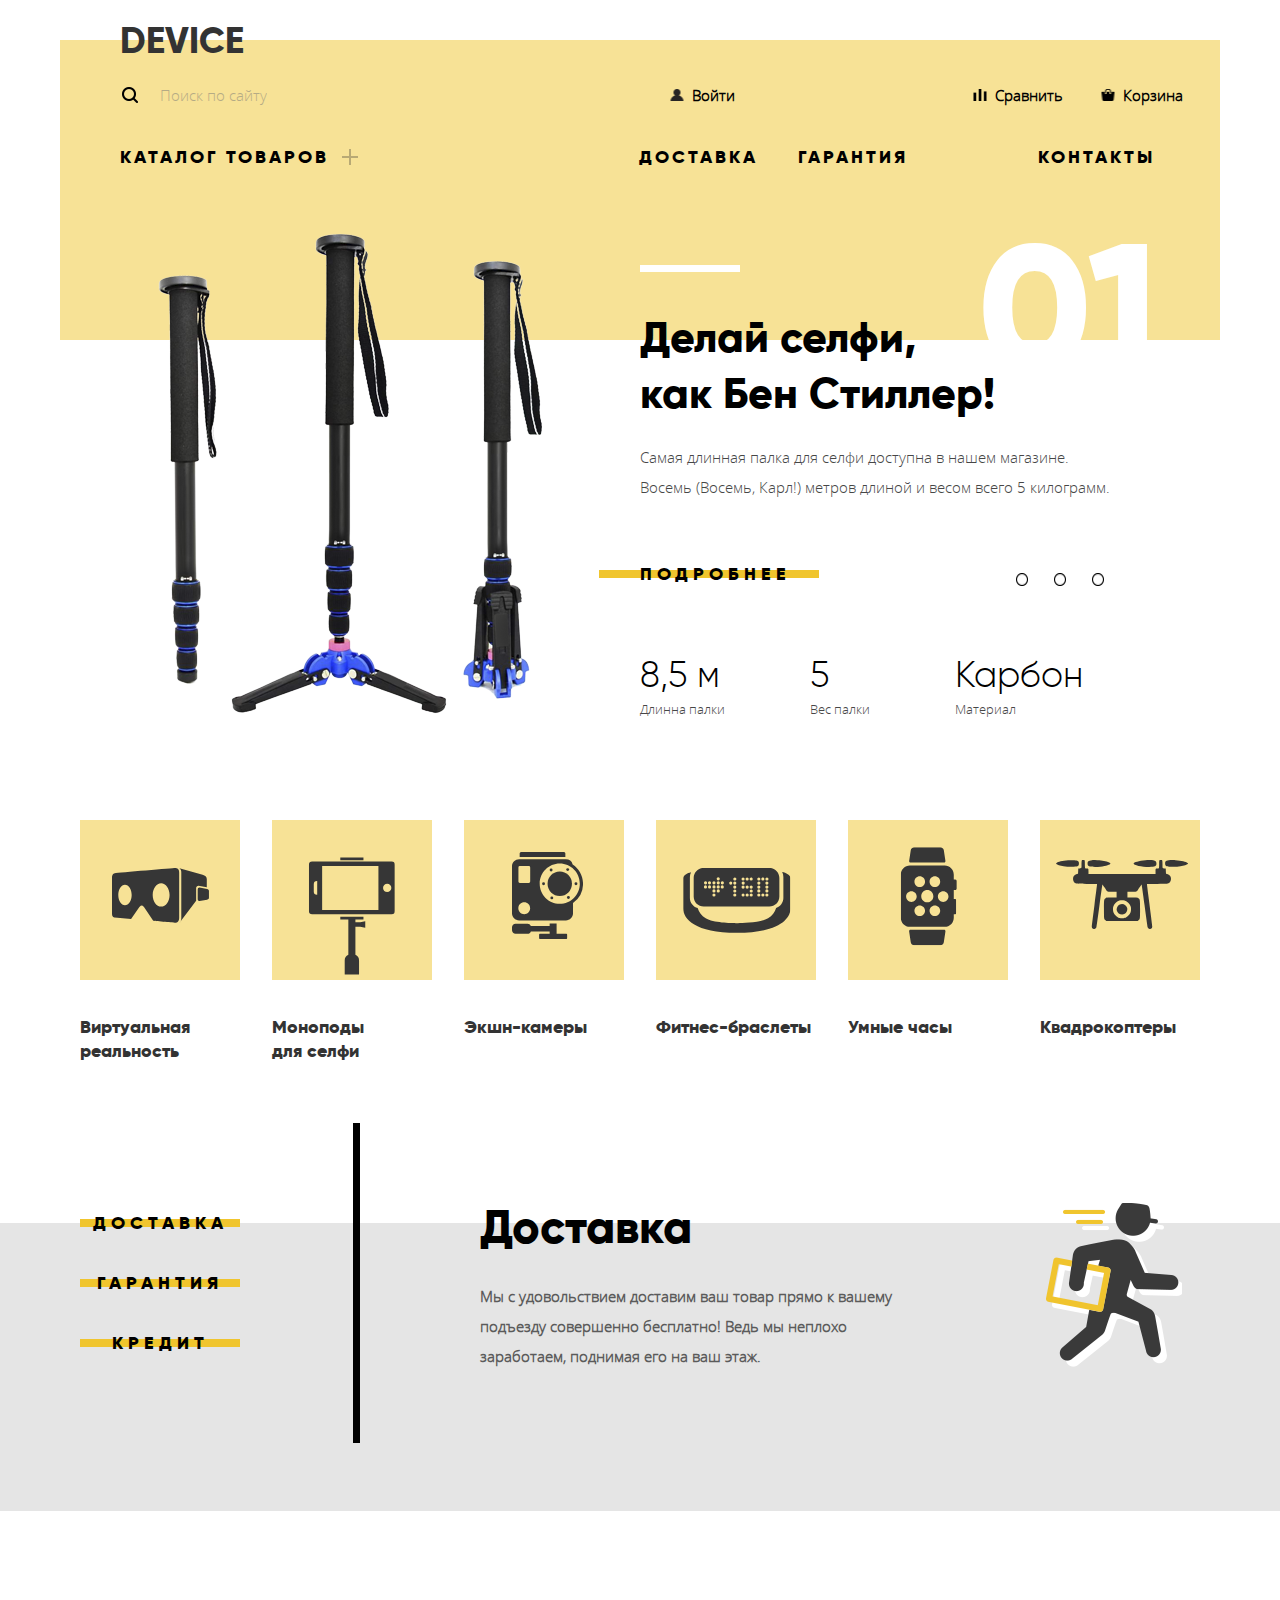
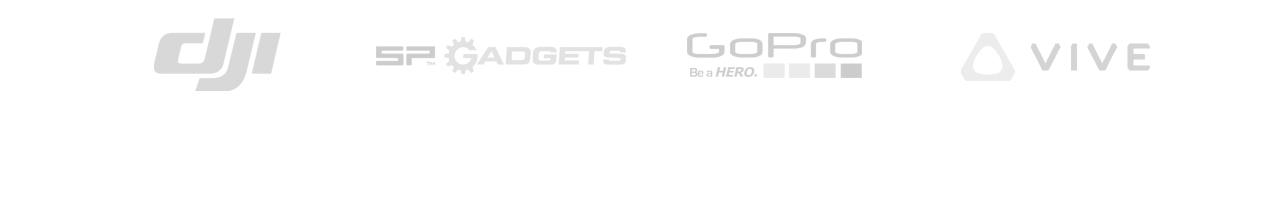
==== index.html @ 96b8fb77 "beginning of history" ====
<!DOCTYPE html>
<html lang="ru">
<head>
    <meta charset="UTF-8">
    <meta name="viewport" content="width=device-width, initial-scale=1.0">
    <meta http-equiv="X-UA-Compatible" content="ie=edge">
    <title>Device</title>
    <link rel="stylesheet" href="assets/css/normolize.css">
    <link rel="stylesheet" href="assets/css/style.css">
    <link rel="stylesheet" href="assets/fonts/font.css">
    
</head>
<body>
     <!-- Sprite -->
<svg style="display: none;">
    <symbol id="popular-goods1" viewBox="0 0 97 55" width="97px" height="55px">
        <g> 
            <path d="M84.131 32.639V20.003c0-1.309 1.045-2.37 2.335-2.37l8.326 
            1.581V11.02c0-2.355-1.708-3.431-4.202-4.265L67.403.175c1.616 1.391 
            1.889 2.04 1.889 4.396V49.78c0 2.356-.45 4.066-1.967 5.21l23.265-7.
            065c2.401-.833 4.202-4.216 4.202-6.572V33.44l-8.326 1.567c-1.29.002-
            2.335-1.06-2.335-2.368z"/>
            <path d="M95.129 20.979l-7.598-1.444c-1.008 0-1.824.829-1.824 
            1.851v9.868c0 1.023.816 1.852 1.824 1.852l7.598-1.431c1.154-.419 
            1.824-.829 1.824-1.852V22.83c0-1.022-.766-1.507-1.824-1.851zM67.17 
            4.483c0-5.08-4.232-4.459-4.232-4.459S5.832 4.738 2.838 5.145.001 
            9.532.001 9.532L0 45.812c0 3.743 2.599 3.753 2.599 3.753l16.477 
            1.403L27.212 39.3s1.109-1.828 2.505-1.828c1.397 0 2.432 1.861 
            2.432 1.861l9.061 13.521s18.895 1.909 22.521 1.909c3.626-.001 
            3.439-5.024 3.439-5.024V4.483zM12.982 37.192c-3.698 
            0-6.696-4.601-6.696-10.275s2.998-10.275 6.696-10.275c3.698
             0 6.696 4.601 6.696 10.275s-2.998 10.275-6.696 10.275zm36.158 
             1.426c-4.662 0-8.441-5.239-8.441-11.701 0-6.463 3.78-11.702 
             8.441-11.702 4.662 0 8.442 5.239 8.442 11.702 0 6.462-3.78 
             11.701-8.442 11.701z"/>
        </g>
    </symbol>

    <symbol id="popular-goods2" viewBox="0 0 86 117" width="86px" height="117x">
        <g>
            <path d="M82.821 4.011H3.33A3.188 3.188 0 0 0 
            .142 7.199v46.413a3.187 3.187 0 0 0 3.188 
            3.189h79.492a3.188 3.188 0 0 0 3.189-3.189V7.199a3.189 
            3.189 0 0 0-3.19-3.188zM8.392 37.236h-.226a3.19 3.19 
            0 0 1-3.189-3.189v-7.283a3.188 3.188 0 0 1 
            3.189-3.188h.226v13.66zm61.231 
            15.172H13.341V8.402h56.282v44.006zM78.4 34.552c-2.289 
            0-4.146-1.855-4.146-4.147s1.856-4.147 4.146-4.147a4.146
                4.146 0 1 1 0 8.294zM31.497 0h23.157v2.758H31.497zM46.608 
                64.861v-2.973h8.046V59.13H31.498v2.758h8.045v35.246a6.068 
                6.068 0 0 0-3.635 5.559V117h14.335v-14.307a6.062 6.062 0 0 
                0-3.636-5.557v-27.99h4.796l5.051 1.213v-6.711l-5.051 
                1.213h-4.795z"/>
        </g>
    </symbol>

    <symbol id="popular-goods3" viewBox="0 0 71 87" width="71px" height="87px">
            <g><path d="M53.349 1.49c0-.736-.578-1.49-1.311-1.49H9.053C8.32 0 7.672.754 7.672 1.49v3.522h45.676V1.49zM54.202 81.809h-9.597V71.426h-6.958v2.507H18.774c-.537-1.254-1.757-2.148-3.181-2.148H3.559C1.642 71.784 0 73.387 0 75.311v3.018c0 1.924 1.642 3.48 3.559 3.48h12.035c1.511 0 2.792-.896 3.269-2.326h18.785v2.326H28.13c-.533 0-1.01.437-1.01.972v3.172c0 .535.478 1.048 1.01 1.048h26.072c.533 0 .93-.513.93-1.048V82.78c0-.535-.397-.971-.93-.971zM60.666 12.39a7.037 7.037 0 0 0-6.771-5.05H7.148C3.25 7.34 0 10.449 0 14.361v46.9c0 3.912 3.25 7.121 7.148 7.121h46.747c3.898 0 7.126-3.209 7.126-7.121V50.915a23.228 23.228 0 0 0 10.001-19.164c-.001-8.079-4.132-15.181-10.356-19.361zM12.238 62.151c-3.259 0-5.901-2.65-5.901-5.921 0-3.27 2.642-5.922 5.901-5.922s5.902 2.652 5.902 5.922c0 3.271-2.643 5.921-5.902 5.921zm5.961-32.605a1.42 1.42 0 0 1-1.418 1.422h-8.94a1.42 1.42 0 0 1-1.418-1.422v-14.16a1.42 1.42 0 0 1 1.418-1.423h8.939a1.42 1.42 0 0 1 1.418 1.423v14.16zm29.563 22.312c-11.076 0-20.057-9.01-20.057-20.123s8.98-20.124 20.057-20.124c11.077 0 20.058 9.01 20.058 20.124s-8.981 20.123-20.058 20.123z"/><ellipse cx="47.762" cy="31.735" rx="12.188" ry="12.229"/><circle cx="31.562" cy="31.736" r="1.435"/><circle cx="63.963" cy="31.736" r="1.435"/><circle cx="39.109" cy="17.994" r="1.435"/><ellipse cx="56.415" cy="45.476" rx="1.43" ry="1.436"/><circle cx="55.697" cy="17.565" r="1.435"/><circle cx="39.828" cy="45.906" r="1.435"/></g>
    </symbol>

    <symbol id="popular-goods4" viewBox="0 0 107 65" width="107px" height="65px">
        <g><path d="M98.967 4.074c.752 1.441 1.209 3.08 1.209 4.818v21.102c0 4.616-3.092 8.527-7.246 9.9-1.325 3.987-3.778 7.854-8.051 10.432-8.676 5.231-31.124 4.837-31.198 4.837-.078 0-22.513.395-31.189-4.837-4.216-2.545-6.708-6.347-8.042-10.279-4.418-1.209-7.756-5.251-7.756-10.053V8.893c0-1.688.427-3.282 1.139-4.693C4.17 5.109 0 6.918 0 10.434v29.983C0 50.668 11.839 64.85 53.657 64.85c41.82 0 53.657-14.182 53.657-24.433V10.434c-.001-3.684-4.576-5.494-8.347-6.36z"/><path d="M20.561 38.459h65.523c5.564 0 10.074-4.513 10.074-10.077V9.935c0-5.563-4.51-10.075-10.074-10.075H20.561c-5.564 0-10.075 4.511-10.075 10.075v18.447c0 5.564 4.511 10.077 10.075 10.077zM83.695 9.468a1.57 1.57 0 1 1 0 3.139 1.57 1.57 0 0 1 0-3.139zm0 4.039a1.569 1.569 0 1 1 0 3.138 1.569 1.569 0 0 1 0-3.138zm0 4.039a1.568 1.568 0 1 1 .001 3.137 1.568 1.568 0 0 1-.001-3.137zm0 3.827a1.57 1.57 0 1 1-.001 3.14 1.57 1.57 0 0 1 .001-3.14zm0 4.039a1.568 1.568 0 1 1 .001 3.137 1.568 1.568 0 0 1-.001-3.137zM79.656 9.468c.867 0 1.568.703 1.568 1.57a1.568 1.568 0 1 1-3.136 0c0-.868.703-1.57 1.568-1.57zm0 15.944a1.568 1.568 0 1 1 0 3.135 1.568 1.568 0 0 1 0-3.135zM75.619 9.468a1.57 1.57 0 1 1-.003 3.14 1.57 1.57 0 0 1 .003-3.14zm0 4.039a1.57 1.57 0 1 1-.003 3.139 1.57 1.57 0 0 1 .003-3.139zm0 4.039a1.569 1.569 0 1 1-.002 3.138 1.569 1.569 0 0 1 .002-3.138zm0 3.827a1.568 1.568 0 1 1 0 3.138 1.568 1.568 0 0 1 0-3.138zm0 4.039a1.569 1.569 0 1 1-.002 3.138 1.569 1.569 0 0 1 .002-3.138zM67.965 9.468c.867 0 1.568.703 1.568 1.57a1.568 1.568 0 1 1-3.136 0 1.568 1.568 0 0 1 1.568-1.57zm0 8.078a1.568 1.568 0 1 1-1.568 1.569 1.568 1.568 0 0 1 1.568-1.569zm0 3.881a1.569 1.569 0 1 1-.002 3.136 1.569 1.569 0 0 1 .002-3.136zm0 3.985a1.568 1.568 0 1 1 0 3.135 1.568 1.568 0 0 1 0-3.135zM63.926 9.468a1.57 1.57 0 1 1 0 3.14 1.57 1.57 0 0 1 0-3.14zm0 8.078a1.57 1.57 0 1 1 .001 3.139 1.57 1.57 0 0 1-.001-3.139zm0 7.866a1.57 1.57 0 1 1 .001 3.139 1.57 1.57 0 0 1-.001-3.139zM59.888 9.468a1.57 1.57 0 0 1 0 3.139 1.568 1.568 0 0 1-1.568-1.569 1.567 1.567 0 0 1 1.568-1.57zm0 4.039a1.57 1.57 0 1 1-.001 3.135 1.57 1.57 0 0 1 .001-3.135zm0 4.039a1.57 1.57 0 1 1-.001 3.14 1.57 1.57 0 0 1 .001-3.14zm0 7.866a1.57 1.57 0 0 1 0 3.137 1.569 1.569 0 0 1 0-3.137zm-8.29-15.944a1.57 1.57 0 1 1 0 3.139 1.57 1.57 0 0 1 0-3.139zm0 4.039a1.569 1.569 0 1 1 0 3.138 1.569 1.569 0 0 1 0-3.138zm0 4.039a1.568 1.568 0 1 1 .001 3.137 1.568 1.568 0 0 1-.001-3.137zm0 3.881a1.568 1.568 0 1 1 0 3.137 1.569 1.569 0 0 1 0-3.137zm0 3.985a1.568 1.568 0 1 1 .001 3.137 1.568 1.568 0 0 1-.001-3.137zm-4.039-11.905a1.568 1.568 0 1 1 0 3.136 1.568 1.568 0 0 1 0-3.136zm-8.502-.212a1.57 1.57 0 1 1-.001 3.135 1.57 1.57 0 0 1 .001-3.135zm0 4.038a1.57 1.57 0 1 1-.003 3.141 1.57 1.57 0 0 1 .003-3.141zm-4.039-8.078a1.57 1.57 0 1 1-.003 3.14 1.57 1.57 0 0 1 .003-3.14zm0 4.04a1.57 1.57 0 1 1-.003 3.139 1.57 1.57 0 0 1 .003-3.139zm0 4.038a1.57 1.57 0 1 1-.003 3.14 1.57 1.57 0 0 1 .003-3.14zm0 4.04a1.569 1.569 0 1 1-.001 3.137 1.569 1.569 0 0 1 .001-3.137zm-4.254-8.078a1.569 1.569 0 1 1 0 3.138 1.569 1.569 0 0 1 0-3.138zm0 4.038a1.57 1.57 0 1 1 0 3.139 1.57 1.57 0 0 1 0-3.139zm0 4.04a1.57 1.57 0 1 1-.001 3.14 1.57 1.57 0 0 1 .001-3.14zm0 4.039a1.568 1.568 0 1 1 .001 3.137 1.568 1.568 0 0 1-.001-3.137zM26.3 9.255a1.57 1.57 0 1 1 0 0zm0 4.04a1.57 1.57 0 0 1 1.571 1.568 1.57 1.57 0 0 1-3.14 0 1.57 1.57 0 0 1 1.569-1.568zm0 4.038a1.571 1.571 0 1 1 0 3.14 1.571 1.571 0 0 1 0-3.14zm0 4.04a1.57 1.57 0 1 1 0 0zm-4.037-8.078a1.57 1.57 0 1 1-.001 3.135 1.57 1.57 0 0 1 .001-3.135zm0 4.038a1.57 1.57 0 0 1 0 3.14 1.57 1.57 0 0 1 0-3.14z"/></g>
    </symbol>

    <symbol id="popular-goods5" viewBox="0 0 56 98" width="56px" height="98px">
            <g><path d="M54.494 32.197h-1.515v-4.64c0-5.052-4.087-9.186-9.082-9.186H9.082C4.086 18.372 0 22.505 0 27.557v42.868c0 5.052 4.087 9.185 9.083 9.185h34.815c4.995 0 9.082-4.133 9.082-9.185V67.01h1.515a.764.764 0 0 0 .757-.764V52.467a.765.765 0 0 0-.757-.766H52.98v-8.788h1.515c.832 0 1.514-.688 1.514-1.531v-7.654a1.529 1.529 0 0 0-1.515-1.531zm-20.412-3.109c2.926 0 5.299 2.398 5.299 5.358s-2.373 5.358-5.299 5.358-5.298-2.398-5.298-5.358 2.372-5.358 5.298-5.358zm-15.137 0c2.925 0 5.298 2.398 5.298 5.358s-2.373 5.358-5.298 5.358c-2.926 0-5.298-2.398-5.298-5.358s2.372-5.358 5.298-5.358zM5.297 49.397c0-2.959 2.371-5.358 5.298-5.358 2.926 0 5.298 2.399 5.298 5.358 0 2.959-2.373 5.358-5.298 5.358-2.927.001-5.298-2.399-5.298-5.358zm13.648 19.497c-2.926 0-5.298-2.398-5.298-5.358s2.372-5.358 5.298-5.358c2.925 0 5.298 2.398 5.298 5.358s-2.373 5.358-5.298 5.358zm1.49-19.903c0-3.382 2.711-6.124 6.055-6.124s6.055 2.742 6.055 6.124-2.711 6.124-6.055 6.124c-3.344-.001-6.055-2.742-6.055-6.124zm13.647 19.903c-2.926 0-5.298-2.398-5.298-5.358s2.372-5.358 5.298-5.358 5.299 2.398 5.299 5.358-2.373 5.358-5.299 5.358zm8.302-14.138c-2.927 0-5.298-2.399-5.298-5.358 0-2.959 2.371-5.358 5.298-5.358 2.926 0 5.298 2.399 5.298 5.358 0 2.958-2.372 5.358-5.298 5.358zM9.646 15.31h33.687c.843 0 1.432-.681 1.306-1.514L43.023 3.028l-.002-.002C42.771 1.362 41.189 0 39.506 0H13.474c-1.686 0-3.268 1.362-3.517 3.028L8.342 13.795c-.125.833.461 1.515 1.304 1.515zM43.333 82.671H9.646c-.843 0-1.429.683-1.304 1.516l1.615 10.767c.25 1.666 1.832 3.028 3.516 3.028h26.032c1.684 0 3.266-1.362 3.517-3.026v-.002l1.615-10.767c.128-.833-.461-1.516-1.304-1.516z"/></g>
    </symbol>

    <symbol id="popular-goods6" viewBox="0 0 132 69" width="132px" height="69px">
        <g><path d="M12.052.258C6.507.745 1.838 1.85.575 2.93c-.722.616-.722.616-.232 1.156.644.72 3.713 1.645 7.247 2.237 3.998.668 12.51.693 13.724.051 1.211-.668 1.624-1.414 1.624-2.981 0-1.619-.62-2.416-2.218-2.853C19.274.154 14.94 0 12.052.258zM25.774.488c-.129.283-.258 2.108-.258 4.112 0 4.061.155 3.778-2.192 3.933l-1.03.077-.13 2.545-.129 2.544-1.186.283c-2.58.668-4 2.595-3.792 5.294.128 1.927 1.03 3.341 2.579 4.087 1.109.513 1.47.538 11.246.538 5.545 0 10.137.079 10.188.18.051.13-1.11 9.408-2.58 20.64-1.444 11.23-2.682 20.997-2.708 21.666-.051 1.617.826 2.62 2.348 2.62 1.237 0 2.012-.64 2.321-1.9.13-.514 1.496-10.334 3.018-21.822 1.522-11.463 2.863-20.869 2.94-20.869.104 0 1.084 1.413 2.193 3.136 2.94 4.626 2.399 4.317 7.635 4.317h4.359v5.63l-5.133.077c-4.72.077-5.21.127-5.881.615-1.573 1.157-1.625 1.415-1.625 10.977 0 9.534.026 9.792 1.522 11.05l.851.695H81.695l.851-.696c1.496-1.257 1.52-1.515 1.52-11.05 0-9.56-.05-9.819-1.622-10.976-.671-.488-1.161-.538-5.882-.615l-5.132-.077v-5.63h4.36c5.234 0 4.693.309 7.633-4.317 1.11-1.723 2.09-3.136 2.194-3.136.076 0 1.418 9.406 2.94 20.869 1.522 11.488 2.889 21.308 3.018 21.821.31 1.26 1.082 1.902 2.321 1.902 1.521 0 2.4-1.004 2.347-2.621-.026-.67-1.264-10.436-2.71-21.666-1.468-11.232-2.63-20.51-2.577-20.64.05-.101 4.641-.18 10.19-.18 9.774 0 10.135-.025 11.243-.538 1.548-.746 2.45-2.16 2.58-4.087.206-2.699-1.212-4.626-3.792-5.294l-1.187-.283-.127-2.544-.13-2.545-1.031-.077c-2.347-.155-2.194.128-2.194-3.933 0-2.004-.128-3.829-.257-4.112-.206-.36-.543-.488-1.367-.488-.619 0-1.238.128-1.42.309-.206.205-.31 1.465-.31 3.932 0 2.467-.102 3.727-.309 3.932-.18.18-.901.308-1.65.308-1.625 0-1.65.052-1.65 3.11v2.287H32.48v-2.287c0-3.058-.024-3.11-1.65-3.11-.748 0-1.47-.129-1.65-.308-.207-.205-.31-1.465-.31-3.932 0-2.467-.103-3.727-.31-3.932-.18-.18-.8-.309-1.418-.309-.825 0-1.16.128-1.368.488zm42.843 40.12c2.889.899 5.392 3.393 6.166 6.168.439 1.543.31 4.216-.284 5.784-.696 1.875-2.685 4.01-4.565 4.935-1.29.642-1.754.719-3.921.719s-2.631-.077-3.92-.719c-1.885-.926-3.87-3.06-4.567-4.935-.592-1.568-.722-4.24-.283-5.784.748-2.723 3.25-5.27 6.061-6.168 2.012-.642 3.3-.642 5.313 0z"/><path d="M63.794 44.438c-2.037.925-3.507 3.649-3.069 5.73.774 3.677 4.823 5.553 7.996 3.702 1.985-1.158 2.99-3.547 2.45-5.783-.568-2.39-2.734-4.138-5.158-4.138-.646 0-1.626.232-2.22.489zM36.092.154c-3.92.668-4.513 1.131-4.513 3.444 0 1.825.463 2.416 2.268 2.956 1.55.462 7.172.514 10.5.128 6.86-.822 11.321-2.544 9.698-3.752-1.265-.9-4.902-1.876-9.054-2.39-2.475-.308-7.996-.54-8.9-.386zM89.484.258C83.165.848 77.62 2.339 77.62 3.444c0 1.722 7.84 3.47 15.63 3.495 5.804 0 7.196-.642 7.196-3.34 0-1.825-.619-2.622-2.373-3.085C96.423.103 92.398 0 89.484.258zM112.776.283c-1.78.231-3.018.77-3.43 1.491-.387.77-.31 2.904.154 3.572.928 1.31 1.652 1.465 7.068 1.465 3.661 0 5.802-.129 7.867-.488 3.534-.592 6.603-1.517 7.248-2.237.49-.54.49-.54-.233-1.156-1.34-1.13-5.958-2.185-11.916-2.672-3.481-.283-4.488-.283-6.758.025z"/></g>

    </symbol>

</svg>

<header class="main-header container">
    <h1 class="header-logo">DEVICE</h1>
    <nav class="header-navigation">
        <div class="flex-row">
            <form action="#" class="header-search" method="POST">
                <label for="search" class="visually-hidden">Поиск по сайту</label>
                <input class="site-search" type="search" name="search" id="search" placeholder="Поиск по сайту">
                <label for="find" class="visually-hidden">Найти</label>
                <input type="submit" name="find" class="search-button visually-hidden" id="find" value="Найти">
            </form>
            <ul class="user-navigation">
                <li class="user-navigation__item">
                    <a href="#" class="user-navigation__link link-user">Войти</a>
                </li>
                <li class="user-navigation__item">
                    <a href="#" class="user-navigation__link link-compare">Сравнить</a>
                </li>
                <li class="user-navigation__item">
                    <a href="#" class="user-navigation__link link-basket">Корзина</a>
                </li>
            </ul>
        </div>
        
        <ul class="main-navigation">
            <li class="main-navigation__item">
                <button id="btn-catalog" class="main-navigation__btn" type="button">Каталог товаров</button>
            </li>
            <li class="main-navigation__item">
                <a href="#">Доставка</a>
            </li>
            <li class="main-navigation__item">
                <a href="#">Гарантия</a>
            </li>
            <li class="main-navigation__item">
                <a href="#">Контакты</a>
            </li>
        </ul>

        <ul class="catalog-goods" id="catalog">
            <li class="catalog-container">
                <ul class="catalog-column">
                    <li>
                        <a class="catalog-link" href="#">Виртуальная реальность</a>
                    </li>
                    <li>
                        <a class="catalog-link" href="#">Моноподы для селфи</a>
                    </li>
                    <li>
                        <a class="catalog-link" href="#">Экшн-камеры</a>
                    </li>
                </ul>
                <ul class="catalog-column">
                    <li>
                        <a class="catalog-link" href="#">Фитнес-браслеты</a>
                    </li>
                    <li>
                        <a class="catalog-link" href="#">Умные часы</a>
                    </li>
                </ul>
                <ul class="catalog-column">
                    <li>
                        <a class="catalog-link" href="#">Квадракоптеры</a>
                    </li> 
                </ul>
            </li>
        </ul>
    </nav>
</header>

<div class="container relative">
    <section class="slider">
        <h2 class="visually-hidden">Популярные товары</h2>
        <div class="slider-item">
            <div class="flex-container">
                <div class="slider-flex__element">
                    <img src="assets/image/slider-1.png" alt="Монопод" class="slider-img">
                </div>
                <div class="slider-flex__element">
                    <b class="slider-title">Делай селфи, <br>
                    как Бен Стиллер!
                    </b>
                    <p>Самая длинная палка для селфи доступна в нашем магазине. <br>
                        Восемь (Восемь, Карл!) метров длиной и весом всего 5 килограмм.
                    </p>

                    <a href="#" class="btn btn-slider">Подробнее</a>
                    <button type="button" class="slider-radio">Первый слайд</button>
                    <button type="button" class="slider-radio">Второй слайд</button>
                    <button type="button" class="slider-radio">Третий слайд</button>

                    <ul class="slider-feature">
                        <li>
                            8,5 м
                            <p class="feature-name">Длинна палки</p>
                        </li>
                        <li>
                            5 
                            <p class="feature-name">Вес палки</p>
                        </li>
                        <li>
                            Карбон
                            <p class="feature-name">Материал</p>
                        </li>
                    </ul>
                </div>
            </div>
        </div>   
    </section>
</div>


<section class="popular container">
    <h2 class="visually-hidden">Популярные товары</h2>
    <ul class="popular-list">
        <li class="popular-list__item">
            <a href="#">
                <div class="popular-good">
                    <svg class="popular-img">
                        <use x="20%" y="30%" xlink:href="#popular-goods1"></use>
                    </svg>
                </div>
                <h3 class="popular-title">Виртуальная реальность</h3>
            </a>
        </li>
        <li class="popular-list__item">
            <a href="#">
                <div class="popular-good">
                    <svg class="popular-img">
                        <use x="23%" y="10%" xlink:href="#popular-goods2"></use>
                    </svg>
                </div>
                <h3 class="popular-title">Моноподы <br> для селфи</h3>
            </a>
        </li>
        <li class="popular-list__item">
            <a href="#">
                <div class="popular-good">
                    <svg class="popular-img" >
                        <use x="30%" y="20%" xlink:href="#popular-goods3"></use>
                    </svg>
                </div>
                <h3 class="popular-title">Экшн-камеры</h3>
            </a>
        </li>
        <li class="popular-list__item">
            <a href="#">
                <div class="popular-good">
                    <svg class="popular-img">
                        <use x="17%" y="30%" xlink:href="#popular-goods4"></use>
                    </svg>
                </div>
                <h3 class="popular-title">Фитнес-браслеты</h3>
            </a>
        </li>
        <li class="popular-list__item">
            <a href="#">
                <div class="popular-good">
                    <svg class="popular-img">
                        <use x="33%" y="17%" xlink:href="#popular-goods5"></use>
                    </svg>
                </div>
                <h3 class="popular-title">Умные часы</h3>
            </a>
        </li>
        <li class="popular-list__item">
            <a href="#">
                <div class="popular-good">
                    <svg class="popular-img">
                        <use x="10%" y="25%" xlink:href="#popular-goods6"></use>
                    </svg>
                </div>
                <h3 class="popular-title">Квадрокоптеры</h3>
            </a>
        </li>
    </ul>
</section>

<div class="fitures-background">
    <section class="fitures container">
        <ul class="fitures-list">
            <li class="fiures-item">
                <button type="button" class="btn btn-fitures">Доставка</button>
            </li>
            <li class="fiures-item">
                <button type="button" class="btn btn-fitures">Гарантия</button>
            </li>
            <li class="fiures-item">
                <button type="button" class="btn btn-fitures">Кредит</button>
            </li>
        </ul>

        <section class="fitures-info">
            <div class="fitures-text">
                <h2 class="fitures-title">Доставка</h2>
                <p> Мы с удовольствием доставим ваш товар прямо
                к вашему подъезду совершенно бесплатно! Ведь 
                мы неплохо заработаем, поднимая его на ваш этаж.
                </p>  
            </div>
            <div class="fitures-img">
                <img src="assets/image/delivery.png" alt="Доставка">
            </div>
                
        </section>
    </section>
</div>

<section class="container partners">
    <h2 class="visually-hidden">Наши партнеры</h2>
    <ul class="partners-list">
        <li class="partners-item">
            <a href="https://www.dji.com/" target="_blank">
                <img  src="assets/image/logo-1.png" alt="DJI" class="partners-img partners-dji">
            </a>
        </li>
        <li class="partners-item">
            <a href="http://www.sp-gadgets.com/" target="_blank">
                <img src="assets/image/logo-2.png" alt="SP Gadgets" class="partners-img partners-spgadgets">
            </a>
        </li>
        <li class="partners-item">
            <a href="https://gopro.com/en/us/" target="_blank">
                <img src="assets/image/logo-3.png" alt="GoPro" class="partners-img partners-gopro">
            </a>
        </li>
        <li class="partners-item">
            <a href="https://www.vive.com/ru/" target="_blank">
                <img src="assets/image/logo-4.png" alt="Vive" class="partners-img partners-vive">
            </a>
        </li>
    </ul>
</section>


    <script
    src="https://code.jquery.com/jquery-3.4.1.js"
    integrity="sha256-WpOohJOqMqqyKL9FccASB9O0KwACQJpFTUBLTYOVvVU="
    crossorigin="anonymous"></script>
<script src="assets/js/script.js"></script>   
</body>
</html>
---- assets/css/normolize.css ----
/*! normalize.css v8.0.1 | MIT License | github.com/necolas/normalize.css */

/* Document
   ========================================================================== */

/**
 * 1. Correct the line height in all browsers.
 * 2. Prevent adjustments of font size after orientation changes in iOS.
 */

 html {
    line-height: 1.15; /* 1 */
    -webkit-text-size-adjust: 100%; /* 2 */
  }
  
  /* Sections
     ========================================================================== */
  
  /**
   * Remove the margin in all browsers.
   */
  
  body {
    margin: 0;
  }
  
  /**
   * Render the `main` element consistently in IE.
   */
  
  main {
    display: block;
  }
  
  /**
   * Correct the font size and margin on `h1` elements within `section` and
   * `article` contexts in Chrome, Firefox, and Safari.
   */
  
  h1 {
    font-size: 2em;
    margin: 0.67em 0;
  }
  
  /* Grouping content
     ========================================================================== */
  
  /**
   * 1. Add the correct box sizing in Firefox.
   * 2. Show the overflow in Edge and IE.
   */
  
  hr {
    box-sizing: content-box; /* 1 */
    height: 0; /* 1 */
    overflow: visible; /* 2 */
  }
  
  /**
   * 1. Correct the inheritance and scaling of font size in all browsers.
   * 2. Correct the odd `em` font sizing in all browsers.
   */
  
  pre {
    font-family: monospace, monospace; /* 1 */
    font-size: 1em; /* 2 */
  }
  
  /* Text-level semantics
     ========================================================================== */
  
  /**
   * Remove the gray background on active links in IE 10.
   */
  
  a {
    background-color: transparent;
  }
  
  /**
   * 1. Remove the bottom border in Chrome 57-
   * 2. Add the correct text decoration in Chrome, Edge, IE, Opera, and Safari.
   */
  
  abbr[title] {
    border-bottom: none; /* 1 */
    text-decoration: underline; /* 2 */
    text-decoration: underline dotted; /* 2 */
  }
  
  /**
   * Add the correct font weight in Chrome, Edge, and Safari.
   */
  
  b,
  strong {
    font-weight: bolder;
  }
  
  /**
   * 1. Correct the inheritance and scaling of font size in all browsers.
   * 2. Correct the odd `em` font sizing in all browsers.
   */
  
  code,
  kbd,
  samp {
    font-family: monospace, monospace; /* 1 */
    font-size: 1em; /* 2 */
  }
  
  /**
   * Add the correct font size in all browsers.
   */
  
  small {
    font-size: 80%;
  }
  
  /**
   * Prevent `sub` and `sup` elements from affecting the line height in
   * all browsers.
   */
  
  sub,
  sup {
    font-size: 75%;
    line-height: 0;
    position: relative;
    vertical-align: baseline;
  }
  
  sub {
    bottom: -0.25em;
  }
  
  sup {
    top: -0.5em;
  }
  
  /* Embedded content
     ========================================================================== */
  
  /**
   * Remove the border on images inside links in IE 10.
   */
  
  img {
    border-style: none;
  }
  
  /* Forms
     ========================================================================== */
  
  /**
   * 1. Change the font styles in all browsers.
   * 2. Remove the margin in Firefox and Safari.
   */
  
  button,
  input,
  optgroup,
  select,
  textarea {
    font-family: inherit; /* 1 */
    font-size: 100%; /* 1 */
    line-height: 1.15; /* 1 */
    margin: 0; /* 2 */
  }
  
  /**
   * Show the overflow in IE.
   * 1. Show the overflow in Edge.
   */
  
  button,
  input { /* 1 */
    overflow: visible;
  }
  
  /**
   * Remove the inheritance of text transform in Edge, Firefox, and IE.
   * 1. Remove the inheritance of text transform in Firefox.
   */
  
  button,
  select { /* 1 */
    text-transform: none;
  }
  
  /**
   * Correct the inability to style clickable types in iOS and Safari.
   */
  
  button,
  [type="button"],
  [type="reset"],
  [type="submit"] {
    -webkit-appearance: button;
  }
  
  /**
   * Remove the inner border and padding in Firefox.
   */
  
  button::-moz-focus-inner,
  [type="button"]::-moz-focus-inner,
  [type="reset"]::-moz-focus-inner,
  [type="submit"]::-moz-focus-inner {
    border-style: none;
    padding: 0;
  }
  
  /**
   * Restore the focus styles unset by the previous rule.
   */
  
  button:-moz-focusring,
  [type="button"]:-moz-focusring,
  [type="reset"]:-moz-focusring,
  [type="submit"]:-moz-focusring {
    outline: 1px dotted ButtonText;
  }
  
  /**
   * Correct the padding in Firefox.
   */
  
  fieldset {
    padding: 0.35em 0.75em 0.625em;
  }
  
  /**
   * 1. Correct the text wrapping in Edge and IE.
   * 2. Correct the color inheritance from `fieldset` elements in IE.
   * 3. Remove the padding so developers are not caught out when they zero out
   *    `fieldset` elements in all browsers.
   */
  
  legend {
    box-sizing: border-box; /* 1 */
    color: inherit; /* 2 */
    display: table; /* 1 */
    max-width: 100%; /* 1 */
    padding: 0; /* 3 */
    white-space: normal; /* 1 */
  }
  
  /**
   * Add the correct vertical alignment in Chrome, Firefox, and Opera.
   */
  
  progress {
    vertical-align: baseline;
  }
  
  /**
   * Remove the default vertical scrollbar in IE 10+.
   */
  
  textarea {
    overflow: auto;
  }
  
  /**
   * 1. Add the correct box sizing in IE 10.
   * 2. Remove the padding in IE 10.
   */
  
  [type="checkbox"],
  [type="radio"] {
    box-sizing: border-box; /* 1 */
    padding: 0; /* 2 */
  }
  
  /**
   * Correct the cursor style of increment and decrement buttons in Chrome.
   */
  
  [type="number"]::-webkit-inner-spin-button,
  [type="number"]::-webkit-outer-spin-button {
    height: auto;
  }
  
  /**
   * 1. Correct the odd appearance in Chrome and Safari.
   * 2. Correct the outline style in Safari.
   */
  
  [type="search"] {
    -webkit-appearance: textfield; /* 1 */
    outline-offset: -2px; /* 2 */
  }
  
  /**
   * Remove the inner padding in Chrome and Safari on macOS.
   */
  
  [type="search"]::-webkit-search-decoration {
    -webkit-appearance: none;
  }
  
  /**
   * 1. Correct the inability to style clickable types in iOS and Safari.
   * 2. Change font properties to `inherit` in Safari.
   */
  
  ::-webkit-file-upload-button {
    -webkit-appearance: button; /* 1 */
    font: inherit; /* 2 */
  }
  
  /* Interactive
     ========================================================================== */
  
  /*
   * Add the correct display in Edge, IE 10+, and Firefox.
   */
  
  details {
    display: block;
  }
  
  /*
   * Add the correct display in all browsers.
   */
  
  summary {
    display: list-item;
  }
  
  /* Misc
     ========================================================================== */
  
  /**
   * Add the correct display in IE 10+.
   */
  
  template {
    display: none;
  }
  
  /**
   * Add the correct display in IE 10.
   */
  
  [hidden] {
    display: none;
  }
---- assets/css/style.css ----
body {
    margin: 0;
    padding: 0;

    font-family: 'GilroyExtraBold', Arial, sans-serif;
    font-size: 18px;
    font-weight: 700;
    line-height: 24px;
    color: #000000;

    background-color: #ffffff; 
}

a {
    text-decoration: none;
} 

img {
    max-width: 100%;
    height: auto;
}

*,  
 *::before,
 *::after {
    box-sizing: inherit;
    margin: 0;
    padding: 0;
}

html {
    box-sizing: border-box;
}

.visually-hidden,
.visually-hidden:not(:focus):not(:active),
input[type="checkbox"].visually-hidden,
input[type="radio"].visually-hidden {
    visibility: hidden;
    position: absolute;
    width: 1px;
    height: 1px;
    margin: -1px;
    border: 0;
    padding: 0;
    clip: rect(0 0 0 0);
    overflow: hidden;
}

.container {
    margin: 0 auto;
    width: 1160px;
    padding: 0 20px;
}


/* HEADER
====================== */

.main-header {
    margin-top: 40px;
    margin-bottom: 30px;
    padding: 0 60px;
    min-height: 300px;

    background-color: #f7e296;

    color: #333333;
    font-style: 18px;
    font-weight: 700;
    line-height: 24px; 
}


.header-logo {
    font-style: 48px;
    line-height: 48px;
    color: #333333;

    position: absolute;
    top: -7px;
    left: auto;
    z-index: 1;
}

.header-navigation {
    padding-top: 40px;

    position: relative;
    
}

.flex-row {
    display: flex;
}

.header-search {
    padding-left: 40px;
    margin-right: 320px;
    margin-bottom: 35px;

    position: relative;
}

.header-search::after {
    content: " ";
    display: block;
    width: 16px;
    height: 16px;
   
    background-image: url(../image/search.png);
    background-size: 16px 16px;
    

    position: absolute;
    top: 50%;
    left: 10px;
    z-index: 1;
    transform: translate(-50%,-50%);

}

.site-search {
    background-color: transparent;
    border: none;
    outline: none;

    font-family: 'OpensansLight';
    font-size: 15px;
    line-height: 30px;
    color: #333333;
    opacity: .5;
}

.user-navigation {
    display: flex;
    
    list-style: none;

    font-family: 'OpensansLight';
    font-size: 15px;
    line-height: 30px;
    color: #333333;
}

.user-navigation__item {
    padding-left: 25px;
    margin-right: 35px;

    
}

.user-navigation__item:first-child {
    padding-right: 200px;
}

.user-navigation__item:last-child {
    margin-right: 0;
}

.user-navigation__link {
    font: inherit;
    color: #000000;

    position: relative;
}


.user-navigation__link::before {
    content: " ";
    display: block;
    width: 13px;    
    height: 12px;
   
    
    background-size: 13px 12px;
    

    position: absolute;
    top: 10px;
    left: -15px;
    z-index: 1;
    transform: translate(-50%,-50%);
}

.link-user::before {
    background-image: url(../image/user.png);
}

.link-compare::before {
    background-image: url(../image/compare.png);
}

.link-basket::before {
    background-image: url(../image/cart.png);
}

.main-navigation {
    display: flex;

    list-style: none;

    text-transform: uppercase;
    letter-spacing: 3px;
}

.main-navigation__btn {
    background-color: transparent;
    border: none;
    outline: none;
    cursor: pointer;

    text-transform: uppercase;
    letter-spacing: 3px;

    position: relative;
}

.main-navigation__btn::after {
    content: " ";
    display: block;
    width: 16px;    
    height: 2px;

    background-color: #b8a974;

    position: absolute;
    top: 10px;
    left: 230px;
    z-index: 1;
    transform: translate(-50%,-50%);

}

.main-navigation__btn::before {
    content: " ";
    display: block;
    width: 2px;    
    height: 16px;
   
    background-color: #b8a974;
   
    position: absolute;
    top: 10px;
    left: 230px;
    z-index: 1;
    transform: translate(-50%,-50%);

}

.main-navigation__item:first-child {
    margin-right: 310px;
}

.main-navigation__item:nth-child(2) {
    margin-right: 40px;
} 

.main-navigation__item:nth-child(3) {
    margin-right: 130px;
} 

.main-navigation__item a {
    color: #000000;
}

.catalog-goods {
    background-color: #f7e296;
    position: relative;
    z-index: 3;
    margin-top: 30px;
}

.catalog-container {
    min-height: 0;
  max-height: 0;
  opacity: 0;
  -webkit-transition: all .3s ease-in-out;
  transition: all .3s ease-in-out;

}

.open {
    min-height: 140px;
    opacity: 1;
   
}

.visible {
    display: block;
}

.catalog-container {
    display: flex;
    width: 100%;
   

    
}

.catalog-column{
    list-style: none;

    margin-right: 60px;
    padding-bottom: 40px;
}

.catalog-link {
    font-family: 'OpensansLight';
    font-size: 15px;
    line-height: 36px;
    color: #000000;
}


/* SLIDER
===================== */
.relative {
    position: relative;
   
}

.slider {
    position: absolute;
    left: 0;
    right: 0;
    top: -140px;

    margin-bottom: 110px;

}



.flex-container {
    display: flex;
    flex-wrap: wrap;
}

.slider-flex__element {
    width: 50%;
}

.slider-img {
    display: block;
    margin-left: auto;
    margin-right: auto;

    width: 384px;
    height: 486px;

}

.slider-title {
    font-size: 43px;
    line-height: 56px;
    
    display: block;
    margin-top: 80px;
    margin-bottom: 20px;

    position: relative;
}

.slider-title::before {
    content: " ";
    display: block;

    width: 100px;
    height: 7px;

    background-color: #ffffff;

    position: absolute;
    left: 0;
    top: -45px;
    z-index: 1;
}

.slider-title::after {
    content: "01";
    display: block;

    font-size: 180px;
    line-height: 180px;
    color: #ffffff;

    background-color: transparent;

    position: absolute;
    right: 60px;
    top: -90px;
    z-index: 1;
}


.slider-flex__element p {
    font-family: 'OpensansLight';
    font-size: 15px;
    line-height: 30px;
    color: #464646;
    font-weight: 400;

    padding-right: 80px;
    margin-bottom: 60px;
}

.btn {
 

    display: inline-block;
    
    text-align: center;
    color: #000000;
    text-transform: uppercase;
    letter-spacing: 5px;
    
    border: none;
    background-color: transparent;
    cursor: pointer;
    outline: none;

    position: relative;
}

.btn-slider {
    margin-left: 4 1px;
    margin-right: 220px;
    margin-bottom: 65px;
}

.btn-slider::after {
    content: " ";
    display: block;

    width: 220px;
    height: 8px;

    background-color: #f0c52e;

    position: absolute;
    top: 50%;
    left: -41px;
    z-index: -1;

    transform: translate(0,-50%);
    transition: height .1s linear;

}

.btn-slider:hover.btn::after{
    height: 40px;
}

.slider-radio {
    width: 15px;
    height: 15px;
    border: none;
    outline: none;
    cursor: pointer;


    font-size: 0;
    color: transparent;
    
    background-color: transparent;
    background-image: url(../image/slider-button-empty.png);
    background-size: 12px 12px;
    background-repeat: no-repeat;

    margin-right: 18px;
}

.slider-feature {
    display: block;

    list-style: none;

    font-family: 'GilroyLight';
    font-size: 36px;
    line-height: 48px;
    font-weight: 400;
}

.slider-feature li {
    display: inline-block;
    
    margin-right: 75px;
}

.slider-feature p {
    font-family: 'OpensansLight';
    font-size: 13px;
    line-height: 20px;

    padding: 0;
    margin: 0;
}

/* POPULAR
==================== */

.popular {
    margin-top: 480px;
    margin-bottom: 160px;
}

.popular-list {
    display: flex;
    flex-wrap: wrap;
    justify-content: space-between;

    list-style: none;
}

.popular-list__item {
    width: 160px;
}
.popular-list__item:last-child {
    margin-right: 0;
}

.popular-list__item a {
    display: block;
    width: 100%;
}

.popular-good {
    background-color: #f7e296;
    text-align: center;

    height: 160px;
    margin-bottom: 35px;
    display: flex;
    /* align-items: center; */
    justify-content: center;

    transition: background-color .1s linear;
}

.popular-img {   
    fill: #363636;
    transition: fill .1s linear;
}

.popular-title {
    font-family: 'GilroyExtraBold';
    font-size: 18px;
    line-height: 24px;
    color: #333333;

    transition: color .1s linear;
}

.popular-list__item:hover .popular-good {
    background-color: #f0c52e;
}

.popular-list__item:active .popular-img,
.popular-list__item:active .popular-good {
    background-color: #f0c52e;
    fill: #b89a30;
}

.popular-list__item:active .popular-title {
    color: #b2b2b2;
}

/* FIATURES 
====================*/
.fitures-background {
    width: 100%;
    height: 288px;
    position: relative;
    
    background-color: #e5e5e5;

    margin-bottom: 95px;
}

.fitures {
    display: flex;
    flex-wrap: wrap;

    position: absolute;
    top: -20px;
    left: 50%;
    z-index: 1;

    transform: translate(-50%);
}


.fitures-list {
    width: 25%;

    list-style: none;

    position: relative;
}

.fitures-list::after {
    content: "";
    display: block;

    width: 7px;
    height: 320px;

    background-color: #000000;

    position: absolute;
    top: -80px;
    right: 0;
    z-index: 1;
}

.fiures-item {
    margin-bottom: 20px;

    display: flex;
    
    width: 277px;
    height: 40px;

    transition: background-color .1s linear;

}

.btn-fitures {
    line-height: normal;
    text-align: center;
    
    width: 160px;

    margin-top: auto;
    margin-bottom: auto;

    /* transition: color .1s linear; */

}

.btn-fitures::after {
    content: " ";
    display: block;

    width: 160px;
    height: 8px;

    background-color: #f0c52e;

    position: absolute;
    top: 50%;
    left: 0px;
    z-index: -1;

    transform: translate(0,-50%);
    transition: height .1s linear;

}

.btn-fitures:hover.btn::after{
    height: 40px;
}

.fiures-item:active, 
.fiures-item:active .btn-fitures  {
    color: #f0c52e;
    background-color: #000000;
}

.fitures-info {
    display: flex;
    justify-content: space-between;

    width: 75%;
    padding-left: 120px;
}


.fitures-text {
    width: 460px;

    font-family: 'OpensansLight';
    font-size: 15px;
    line-height: 30px;
    color: #5b5b5b;
}

.fitures-title {
    font-family: 'GilroyExtraBold';
    color: #000000;
    font-size: 47px;
    line-height: 48px;

    margin-bottom: 30px;
}


.fitures-img {
    width: 300px;
    padding-left: 135px;
}

/* PARTNERS
========================= */
.partners {
    margin-bottom: 100px;
}


.partners-list {
    list-style: none;

    display: flex;
    flex-wrap: wrap;
    justify-content: space-around;
}

.partners-img {
    display: inline-block;
    width: 260px; 
    height: 100px;
}


.partners-dji:hover {
    background-image: url(../image/logo-1-hover.png);
}

.partners-spgadgets:hover {
    background-image: url(../image/logo-2-hover.png);
}

.partners-gopro:hover {
    background-image: url(../image/logo-3-hover.png);
}

.partners-vive:hover {
    background-image: url(../image/logo-4-hover.png);
}
---- assets/fonts/font.css ----
@font-face {
    font-family: 'GilroyExtraBold';
    src: url(../fonts/gilroyextrabold.woff2) format('woff2');
    font-weight: normal;
    font-style: normal;

}

@font-face {
    font-family: 'GilroyLight';
    src: url(../fonts/gilroylight.woff2) format('woff2');
    font-weight: normal;
    font-style: normal;

}

@font-face {
    font-family: 'Opensans';
    src: url(../fonts/opensans.woff2) format('woff2');
    font-weight: normal;
    font-style: normal;
}

@font-face {
    font-family: 'OpensansLight';
    src: url(../fonts/opensanslight.woff2) format('woff2');
    font-weight: normal;
    font-style: normal;
}
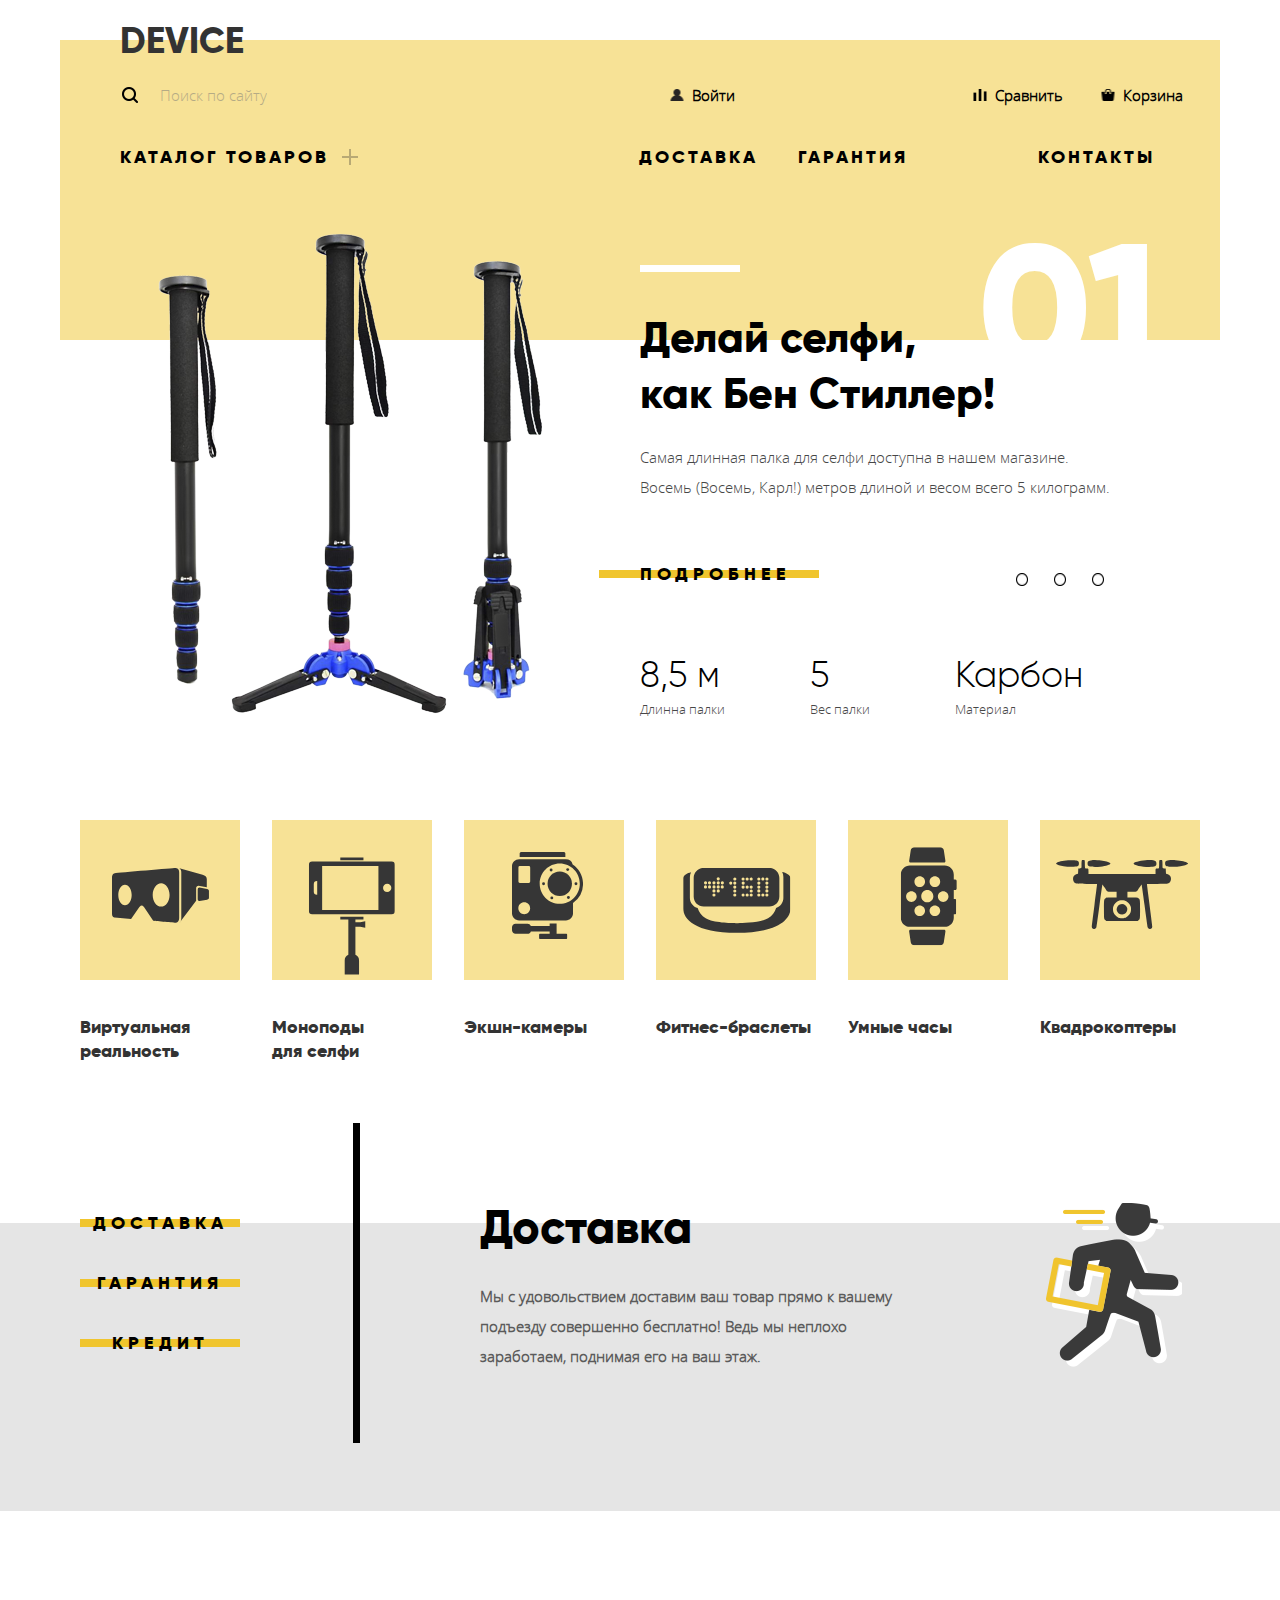
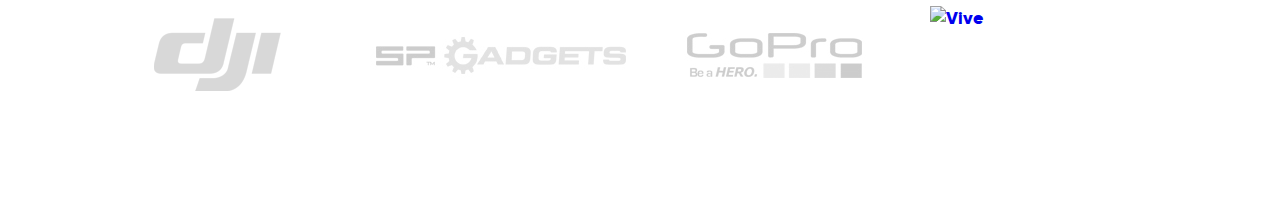
==== commit 5a7d40e8: "Fixed partners logo" ====
--- a/index.html
+++ b/index.html
@@ -300,7 +300,7 @@
         </li>
         <li class="partners-item">
             <a href="https://www.vive.com/ru/" target="_blank">
-                <img src="assets/image/logo-4.png" alt="Vive" class="partners-img partners-vive">
+                <img src="assets/image/logo-.png" alt="Vive" class="partners-img partners-vive">
             </a>
         </li>
     </ul>
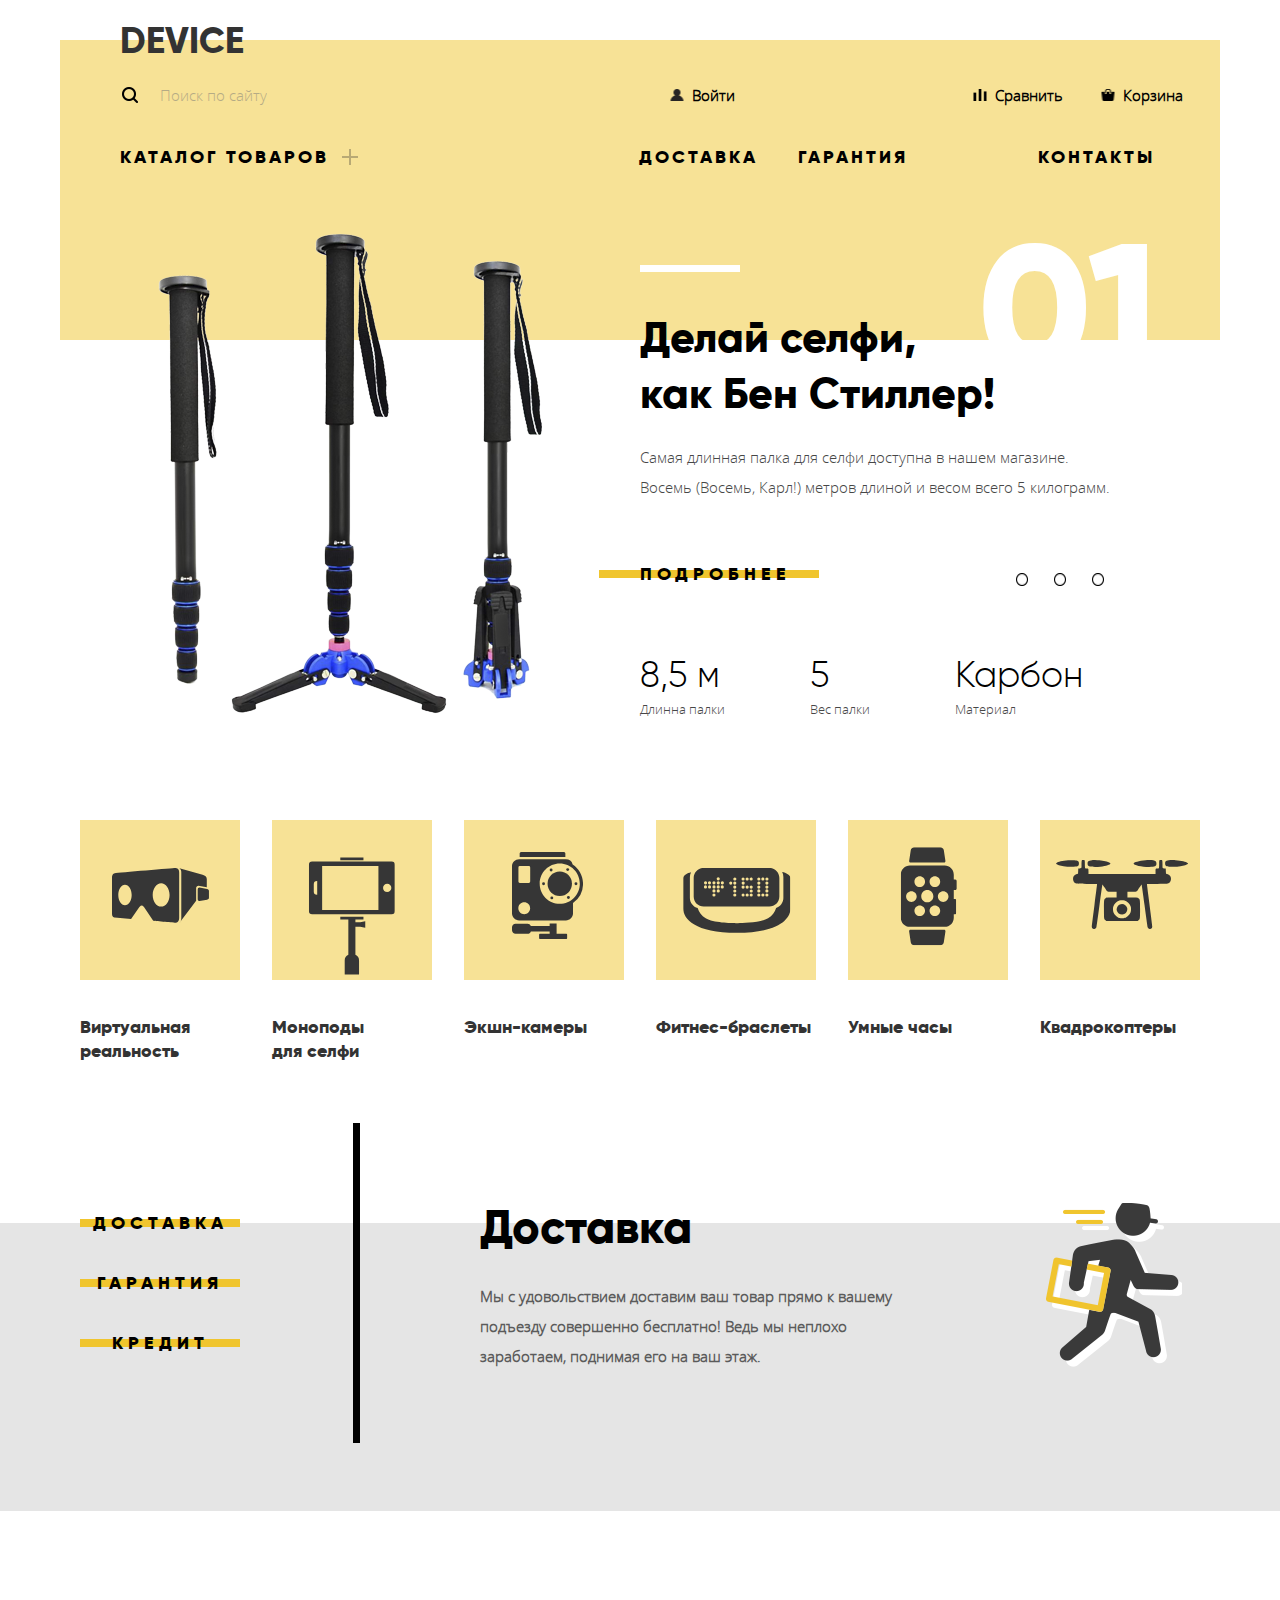
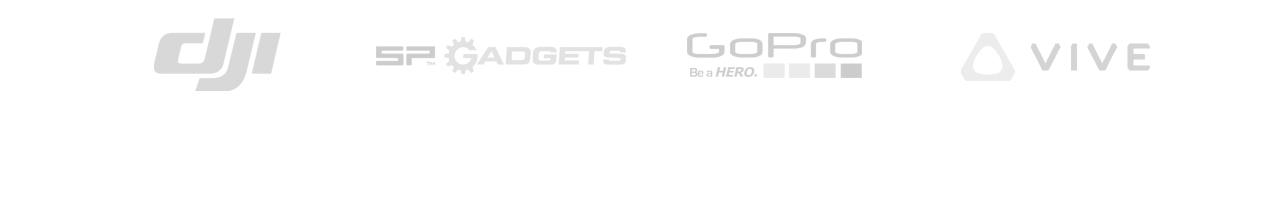
==== commit c2b0719e: "end of info section and start footer" ====
--- a/index.html
+++ b/index.html
@@ -300,7 +300,7 @@
         </li>
         <li class="partners-item">
             <a href="https://www.vive.com/ru/" target="_blank">
-                <img src="assets/image/logo-.png" alt="Vive" class="partners-img partners-vive">
+                <img src="assets/image/logo-4.png" alt="Vive" class="partners-img partners-vive">
             </a>
         </li>
     </ul>
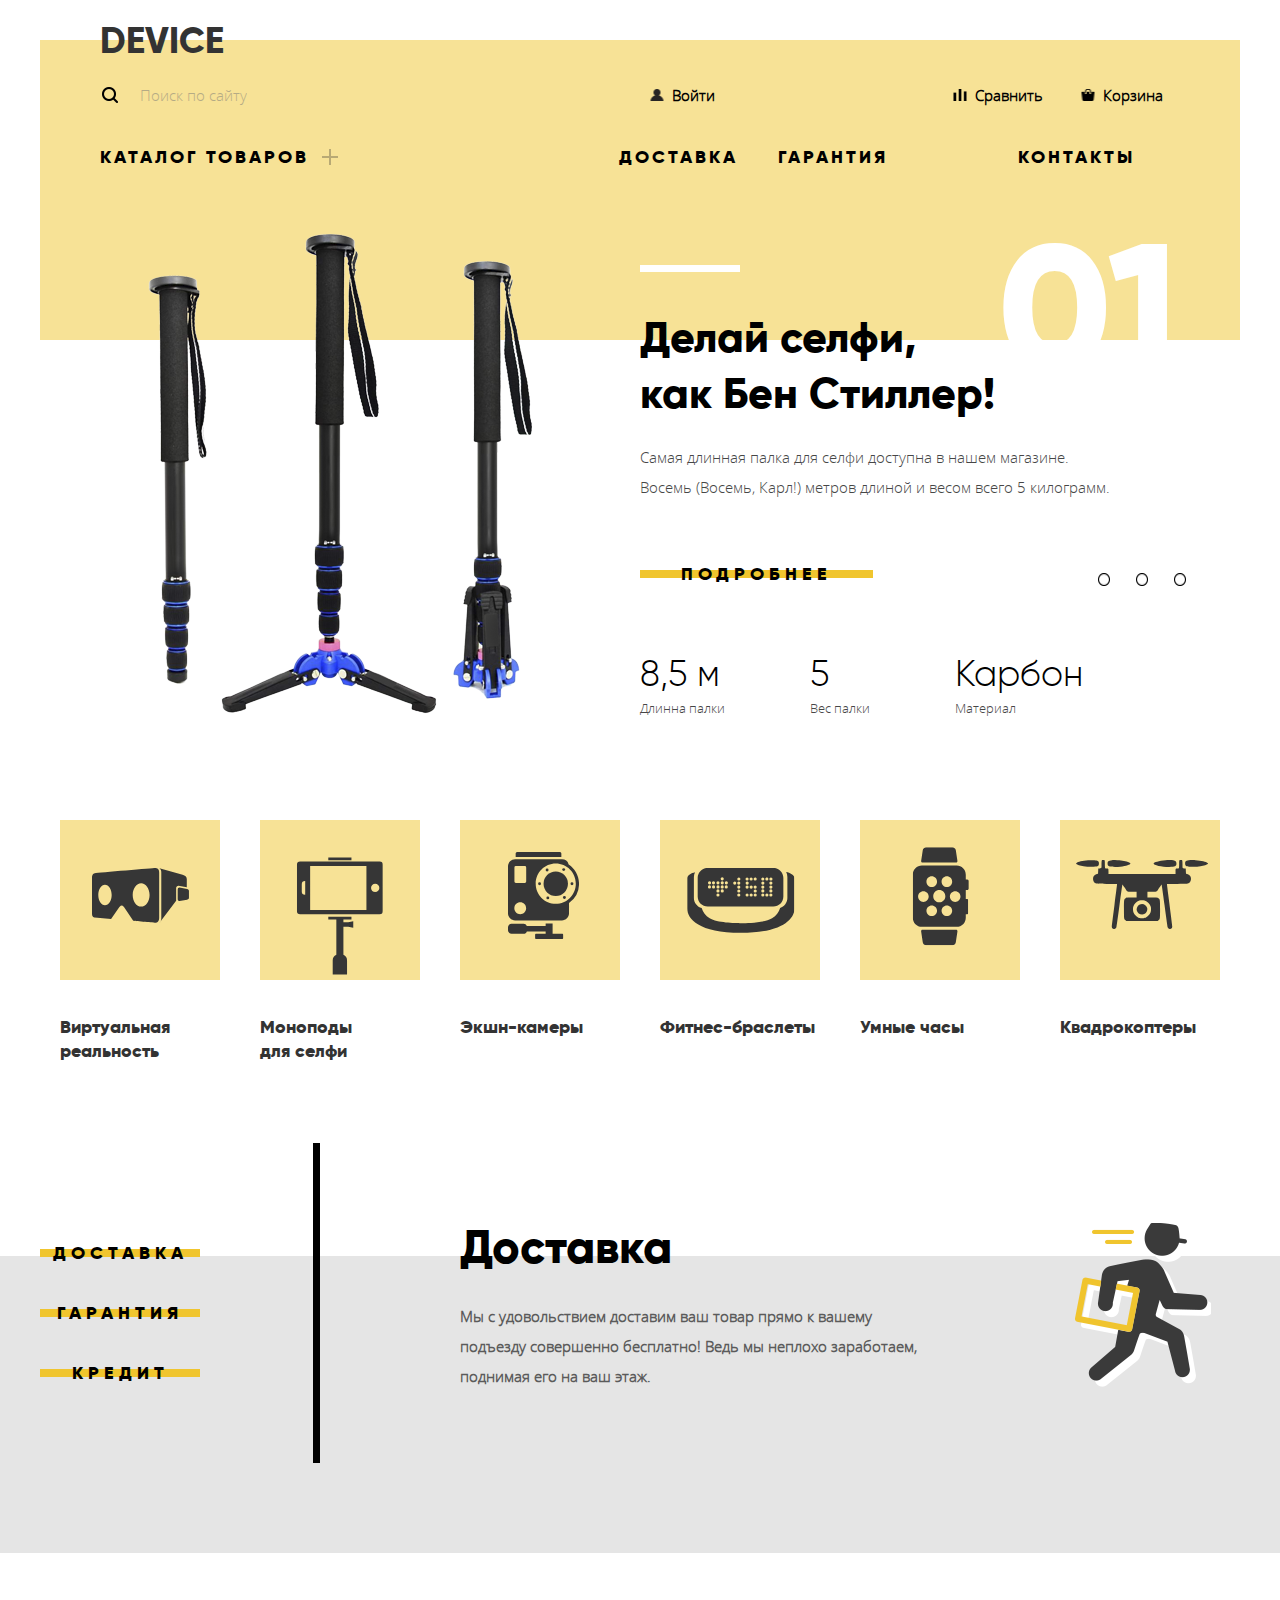
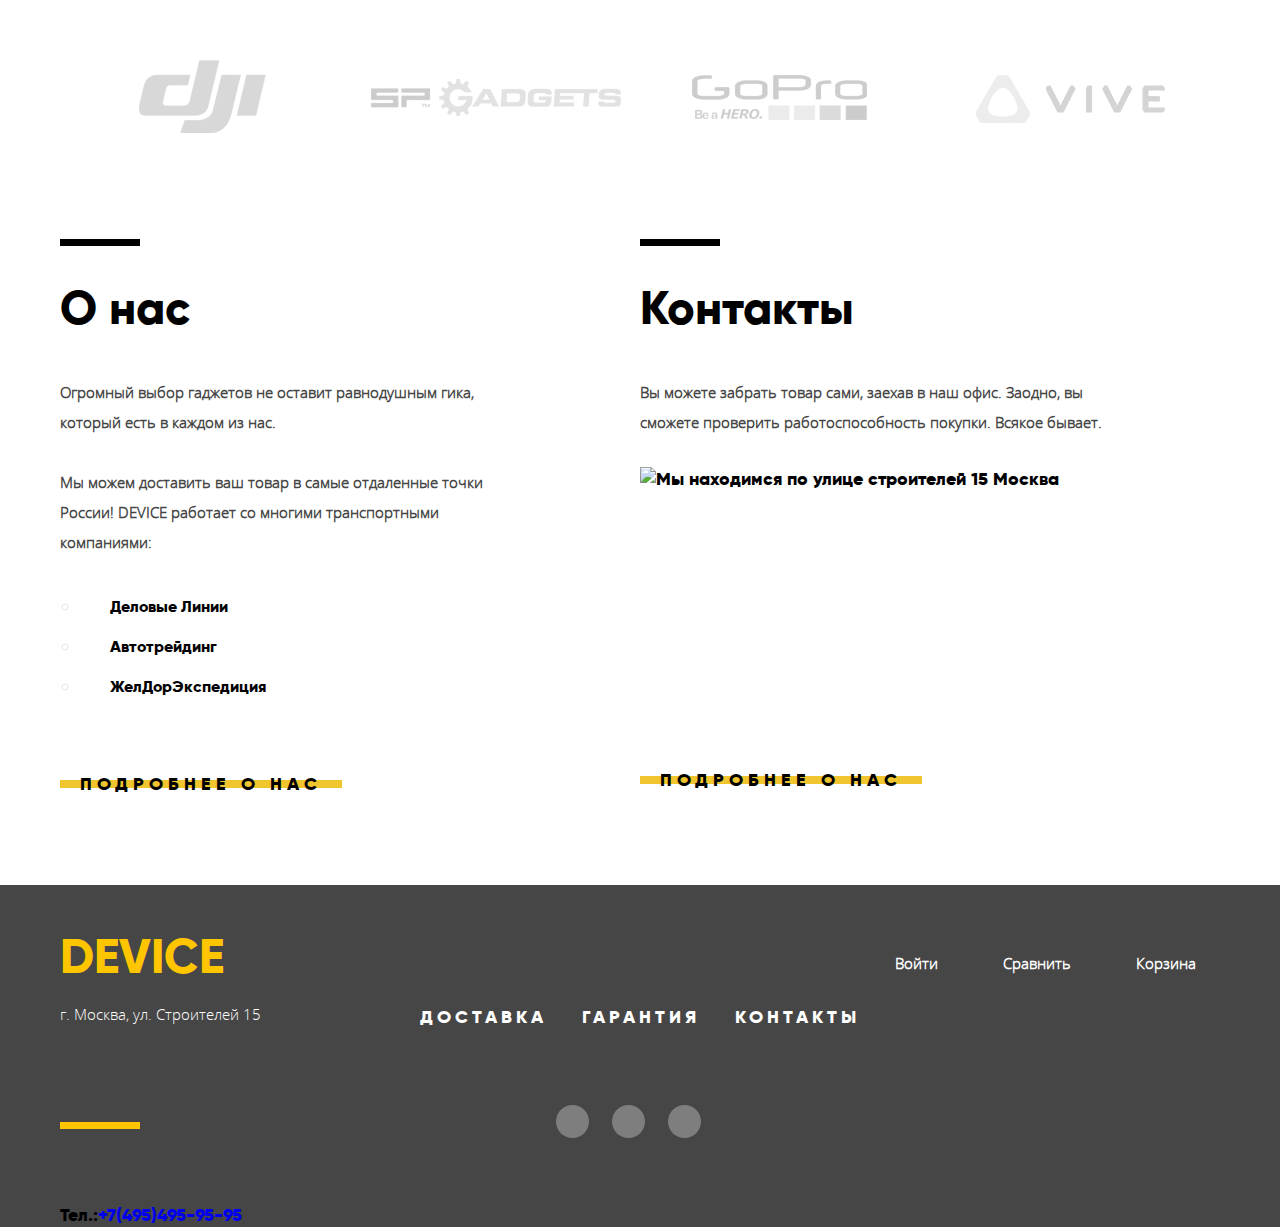
==== commit 8b53e9eb: ""synchronize all file"  Please enter the commit message for your changes. Lines starting" ====
--- a/index.html
+++ b/index.html
@@ -306,6 +306,93 @@
     </ul>
 </section>
 
+<div class="info container">
+    <section class="about_us">
+        <h2 class="info-title">О нас</h2>
+        <p class="info-text">
+            Огромный выбор гаджетов не 
+            оставит равнодушным гика, который есть в каждом из нас.
+        </p>
+        <p class="info-text">
+            Мы можем доставить ваш товар в самые отдаленные 
+            точки России! DEVICE работает со многими транспортными компаниями:
+        </p>
+        <ul class="info-list">
+            <li class="info-list__item">
+                <a href="#" class="info-list__link">Деловые Линии</a>
+            </li>
+            <li class="info-list__item">
+                <a href="#" class="info-list__link">Автотрейдинг</a>
+            </li>
+            <li class="info-list__item">
+                <a href="#" class="info-list__link">ЖелДорЭкспедиция</a>
+            </li>
+        </ul>
+        <a href="#" class="btn btn-info">Подробнее о нас</a>
+    </section>
+
+    <section class="contacts">
+        <h2 class="info-title">Контакты</h2>
+        <p class="info-text">
+            Вы можете забрать товар сами, заехав в наш офис. Заодно, 
+            вы сможете проверить работоспособность покупки. Всякое бывает.
+        </p>
+        <div class="map">
+            <img class="device-map" src="assets/image/map.png" alt="Мы находимся по улице строителей 15 Москва">
+            <iframe src="https://www.google.com/maps/embed?pb=!1m18!1m12!1m3!1d1891.2553257365269!2d37.52837022879413!3d55.687348438617846!2m3!1f0!2f0!3f0!3m2!1i1024!2i768!4f13.1!3m3!1m2!1s0x46b54cf65f5c8955%3A0x694710ccd55501e!2z0YPQuy4g0KHRgtGA0L7QuNGC0LXQu9C10LksIDE1LCDQnNC-0YHQutCy0LAsINCg0L7RgdGB0LjRjywgMTE5MzEx!5e0!3m2!1sru!2sua!4v1574088632895!5m2!1sru!2sua" width="560" height="220" frameborder="0" style="border:0;" allowfullscreen=""></iframe>
+        </div>
+        <a href="#" class="btn btn-info">Подробнее о нас</a>
+    </section>
+</div>
+
+<footer class="main-footer">
+    <div class="container flex-wrap">
+        <div class="footer-column-1">
+            <b class="footer-logo">DEVICE</b>
+            <p class="footer-text">
+                г. Москва, ул. Строителей 15
+            </p>
+        </div>
+        <div class="footer-column-2">
+            <ul class="footer-main_nav">
+                <li>
+                    <a class="footer-nav__link" href="#">Доставка</a>
+                </li>
+                <li>
+                    <a class="footer-nav__link" href="#">Гарантия</a>
+                </li>
+                <li>
+                    <a class="footer-nav__link" href="#">Контакты</a>
+                </li>
+            </ul>
+            <ul class="footer-social">
+                <li>
+                    <a class="footer-social__link footer-social__fb" href="#">Фейсбук</a>
+                </li>
+                <li>
+                    <a class="footer-social__link footer-social__insta" href="#">Инстаграм</a>
+                </li>
+                <li>
+                     <a class="footer-social__link footer-social__twit" href="#">Твиттер</a>
+                </li>
+            </ul>
+        </div>
+        <div class="footer-column-3">
+            <ul class="footer-user-navigation">
+                <li class="footer-user-item">
+                    <a class="footer-user__link footer-user__background" href="#">Войти</a>
+                </li>
+                <li class="footer-user-item">
+                    <a class="footer-user__link footer-compare__background" href="#">Сравнить</a>
+                </li class="footer-user-item"> 
+                <li>
+                    <a class="footer-user__link footer-basket__background" href="#">Корзина</a>
+                </li>
+            </ul>
+        </div>
+        <p>Тел.:<a href="tel:+74954959595">+7(495)495-95-95</a>
+    </div>
+</footer>
 
     <script
     src="https://code.jquery.com/jquery-3.4.1.js"
--- a/assets/css/style.css
+++ b/assets/css/style.css
@@ -49,7 +49,7 @@
 
 .container {
     margin: 0 auto;
-    width: 1160px;
+    width: 1200px;
     padding: 0 20px;
 }
 
@@ -312,7 +312,6 @@
     color: #000000;
 }
 
-
 /* SLIDER
 ===================== */
 .relative {
@@ -321,6 +320,8 @@
 }
 
 .slider {
+   
+    
     position: absolute;
     left: 0;
     right: 0;
@@ -328,9 +329,8 @@
 
     margin-bottom: 110px;
 
-}
-
-
+
+}
 
 .flex-container {
     display: flex;
@@ -406,8 +406,6 @@
 }
 
 .btn {
- 
-
     display: inline-block;
     
     text-align: center;
@@ -421,10 +419,19 @@
     outline: none;
 
     position: relative;
+
+    line-height: normal;
+    text-align: center;
+    margin-top: auto;
+    margin-bottom: auto;
+
+   
+    z-index: 1;
 }
 
 .btn-slider {
-    margin-left: 4 1px;
+    padding-left: 41px;
+    padding-right: 41px ;
     margin-right: 220px;
     margin-bottom: 65px;
 }
@@ -501,6 +508,7 @@
 ==================== */
 
 .popular {
+    padding: 0;
     margin-top: 480px;
     margin-bottom: 160px;
 }
@@ -508,14 +516,16 @@
 .popular-list {
     display: flex;
     flex-wrap: wrap;
-    justify-content: space-between;
 
     list-style: none;
 }
 
 .popular-list__item {
     width: 160px;
-}
+
+    margin: 0 20px;
+}
+
 .popular-list__item:last-child {
     margin-right: 0;
 }
@@ -570,10 +580,10 @@
 ====================*/
 .fitures-background {
     width: 100%;
-    height: 288px;
-    position: relative;
-    
-    background-color: #e5e5e5;
+
+    padding-bottom: 140px;
+    
+    background-image: linear-gradient(to bottom, #ffffff 10%, #e5e5e5 10%, #e5e5e5 75%, #e5e5e5 75%, #e5e5e5 80%, #e5e5e5 75%, #e5e5e5 100%);
 
     margin-bottom: 95px;
 }
@@ -581,17 +591,21 @@
 .fitures {
     display: flex;
     flex-wrap: wrap;
-
-    position: absolute;
+    padding: 0;
+
+
+    /* position: absolute;
     top: -20px;
     left: 50%;
     z-index: 1;
 
-    transform: translate(-50%);
+    transform: translate(-50%); */
 }
 
 
 .fitures-list {
+    padding-top: 10px;
+
     width: 25%;
 
     list-style: none;
@@ -610,7 +624,7 @@
 
     position: absolute;
     top: -80px;
-    right: 0;
+    right: 20px;
     z-index: 1;
 }
 
@@ -627,23 +641,20 @@
 }
 
 .btn-fitures {
-    line-height: normal;
-    text-align: center;
-    
+   
     width: 160px;
 
-    margin-top: auto;
-    margin-bottom: auto;
+    
 
     /* transition: color .1s linear; */
 
 }
 
-.btn-fitures::after {
+.btn::after {
     content: " ";
     display: block;
 
-    width: 160px;
+    width: 100%;
     height: 8px;
 
     background-color: #f0c52e;
@@ -658,7 +669,7 @@
 
 }
 
-.btn-fitures:hover.btn::after{
+.btn:hover.btn::after{
     height: 40px;
 }
 
@@ -704,7 +715,7 @@
 /* PARTNERS
 ========================= */
 .partners {
-    margin-bottom: 100px;
+    margin-bottom: 130px;
 }
 
 
@@ -737,4 +748,256 @@
 
 .partners-vive:hover {
     background-image: url(../image/logo-4-hover.png);
+}
+
+/* Info
+=====================  */
+
+.info {
+    display: flex;
+    flex-wrap: wrap;
+}
+
+.about_us {
+    width: 50%;
+
+}
+
+.info-title {
+    font-size: 47px;
+    line-height: 48px;
+
+    margin-bottom: 45px;
+
+    position: relative;
+}
+
+.info-title::before {
+    content: " ";
+    
+    width: 80px;
+    height: 7px;
+
+    background-color: #000000;
+
+    position: absolute;
+    top: -45px;
+    left: 0;
+    z-index: 1;
+}
+
+.info-text {
+    font-family: 'OpensansLight';
+    font-size: 15px;
+    line-height: 30px;
+    color: #464646;
+
+    margin-bottom: 30px;
+
+    max-width: 470px;
+}
+
+.info-text:last-child {
+    margin-bottom: 60px;
+}
+
+.info-list {
+    list-style-type: circle;
+    color: #e5e5e5;
+    
+    margin-left: 20px;
+    margin-bottom: 65px;
+    
+}
+
+.info-list__item {
+    padding-left: 30px;
+}
+
+.info-list__link {
+    color: #000000;
+    font-size: 16px;
+    line-height: 40px;
+}
+
+
+.btn-info {
+    padding: 0 20px;
+    margin-bottom: 90px;
+}
+
+.contacts {
+    width: 50%;
+}
+
+.map {
+    background-color: transparent;
+
+    position: relative;
+
+    margin-bottom: 75px;
+}
+
+.device-map {
+    position: absolute;
+    top:0;
+    left:0;
+    z-index: -1;
+}
+
+/* FOOTER
+======================= */
+
+.main-footer {
+    padding-top: 60px;
+
+    background-color: #464646;
+}
+
+.flex-wrap {
+    display: flex;
+    flex-wrap: wrap;
+}
+
+.footer-column-1 {
+    width: 360px;
+}
+
+.footer-logo {
+    display: block;
+
+    font-size: 48px;
+    line-height: auto;
+    color: #ffc600;
+
+    margin-bottom: 30px;
+}
+
+.footer-text {
+    font-family: 'OpensansLight';
+    font-size: 15px;
+    font-weight: 400;
+    line-height: 30px;
+    color: #ffffff;
+
+    position: relative;
+}
+
+.footer-text::after {
+    content: " ";
+    width: 80px;
+    height: 7px;
+
+    background-color: #ffc600;
+
+    position: absolute;
+    bottom: -100px;
+    left: 0;
+}
+
+.footer-column-2 {
+    width: 440px;
+
+    padding-top: 60px;
+}
+
+.footer-main_nav {
+    display: flex;
+    flex-wrap: wrap;
+    justify-content: space-between;
+
+    list-style: none;
+
+    margin-bottom: 70px;
+}
+
+.footer-nav__link {
+    font-size: 18px;
+    line-height: 24px;
+    color: #ffffff;
+    text-transform: uppercase;
+    letter-spacing: 4px;
+}
+
+.footer-social {
+    display: flex;
+    justify-content: center;
+
+    margin-bottom: 65px;
+
+    list-style: none;
+}
+
+.footer-social li {
+    margin-right: 23px;
+}
+
+.footer-social__link {
+    display: inline-block;
+    width: 33px;
+    height: 33px;
+    background-color: #7e7e7e;
+    color: transparent;
+    text-align: center;
+    font-size: 0;
+    background-repeat: no-repeat;
+    background-position: center;
+    border-radius: 50%;
+    background-size: 20px auto;
+}
+
+.footer-social__fb {
+    background-image: url(../image/footer-icon-1.png);
+    
+}
+
+.footer-social__insta {
+    background-image: url(../image/footer-icon-2.png);
+}
+
+.footer-social__twit {
+    background-image: url(../image/footer-icon-3.png);
+}
+
+.footer-column-3 {
+    width: 360px;
+    padding-left: 35px;
+}
+
+.footer-user-navigation {
+    display: flex;
+
+    list-style: none;
+}
+
+.footer-user-item {
+    margin-right: 40px;
+}
+
+.footer-user-item:last-child {
+    margin-right: 0;
+}
+
+.footer-user__link {
+    padding-right: 25px;
+
+    color: #ffffff;
+    font-family: 'OpensansLight';
+    font-size: 15px;
+    line-height: 36px;
+}
+
+.footer-user__link::before {
+    content: " ";
+    width: 14px;
+    height: 14px;
+
+    position: absolute;
+    top: 0;
+    left: 0;
+    z-index: 1;
+}
+
+.footer-user__background::before {
+    background-image: url(/assets/image);
 }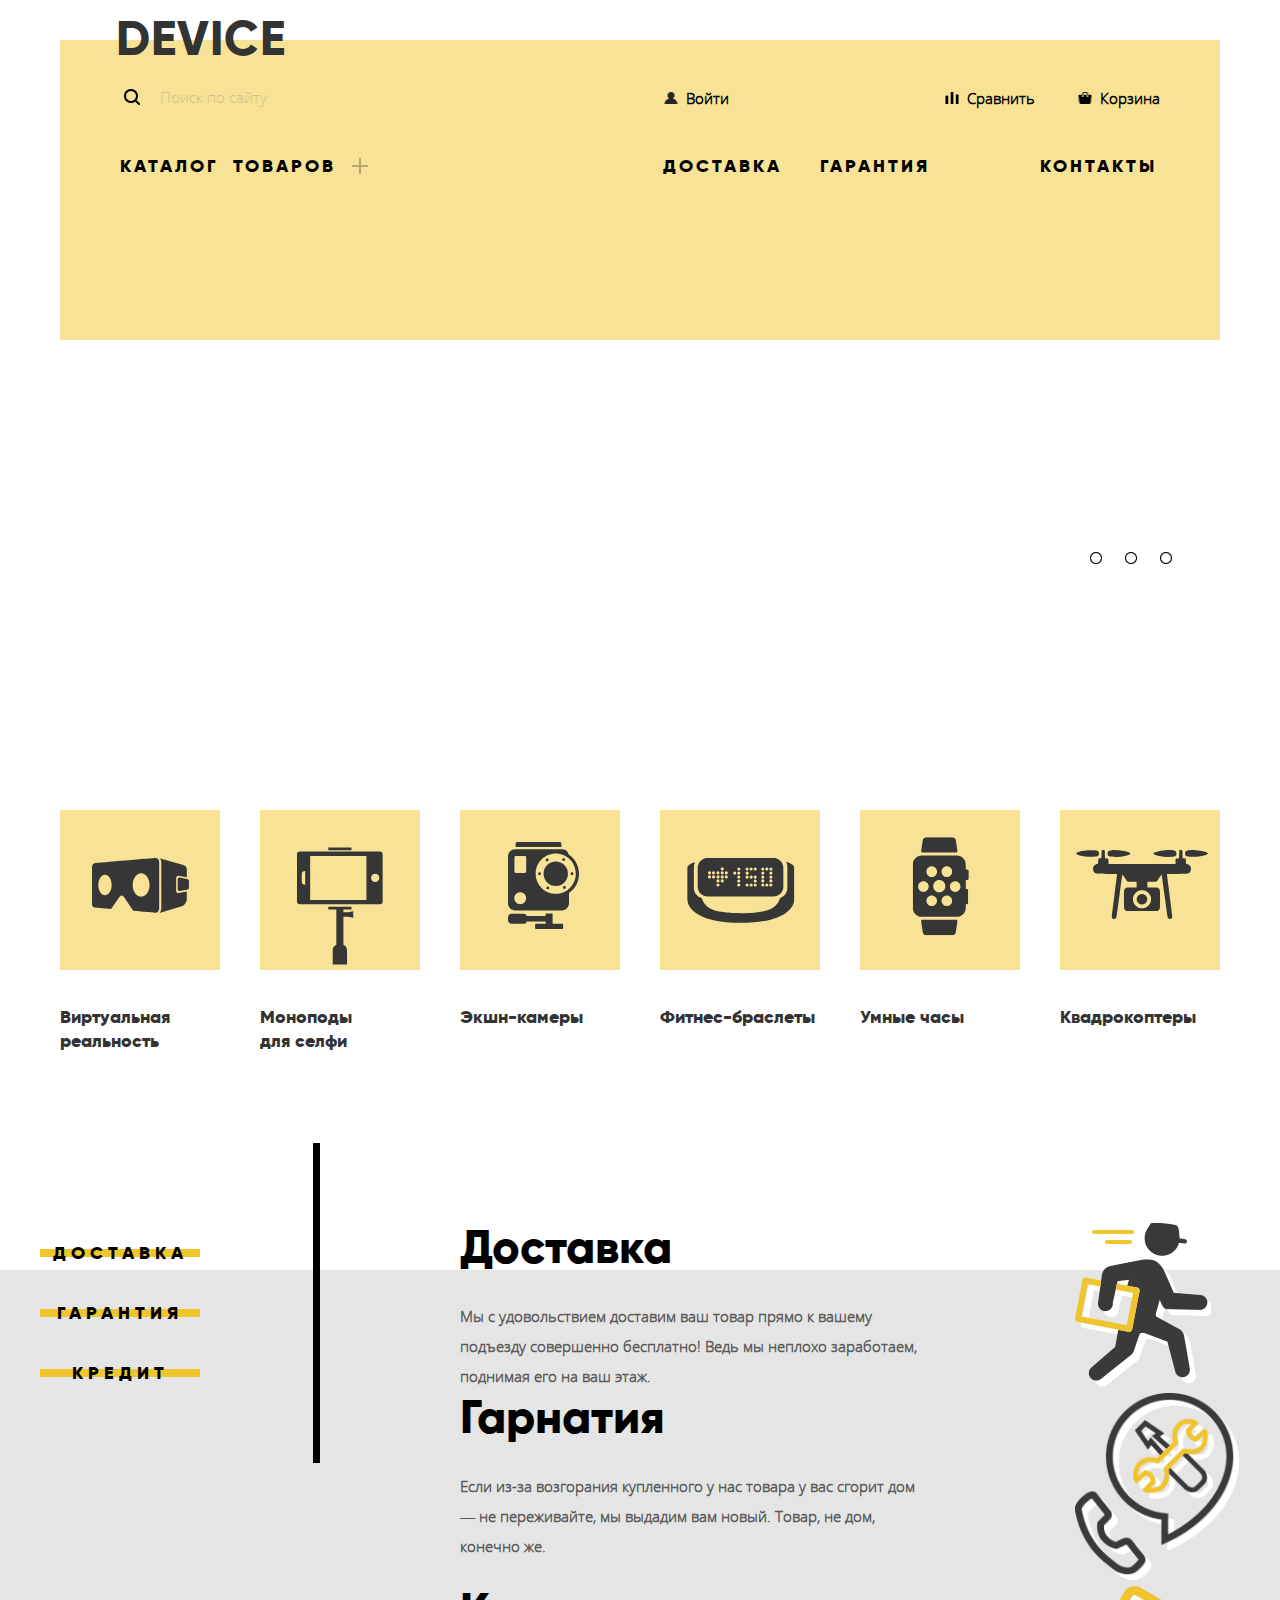
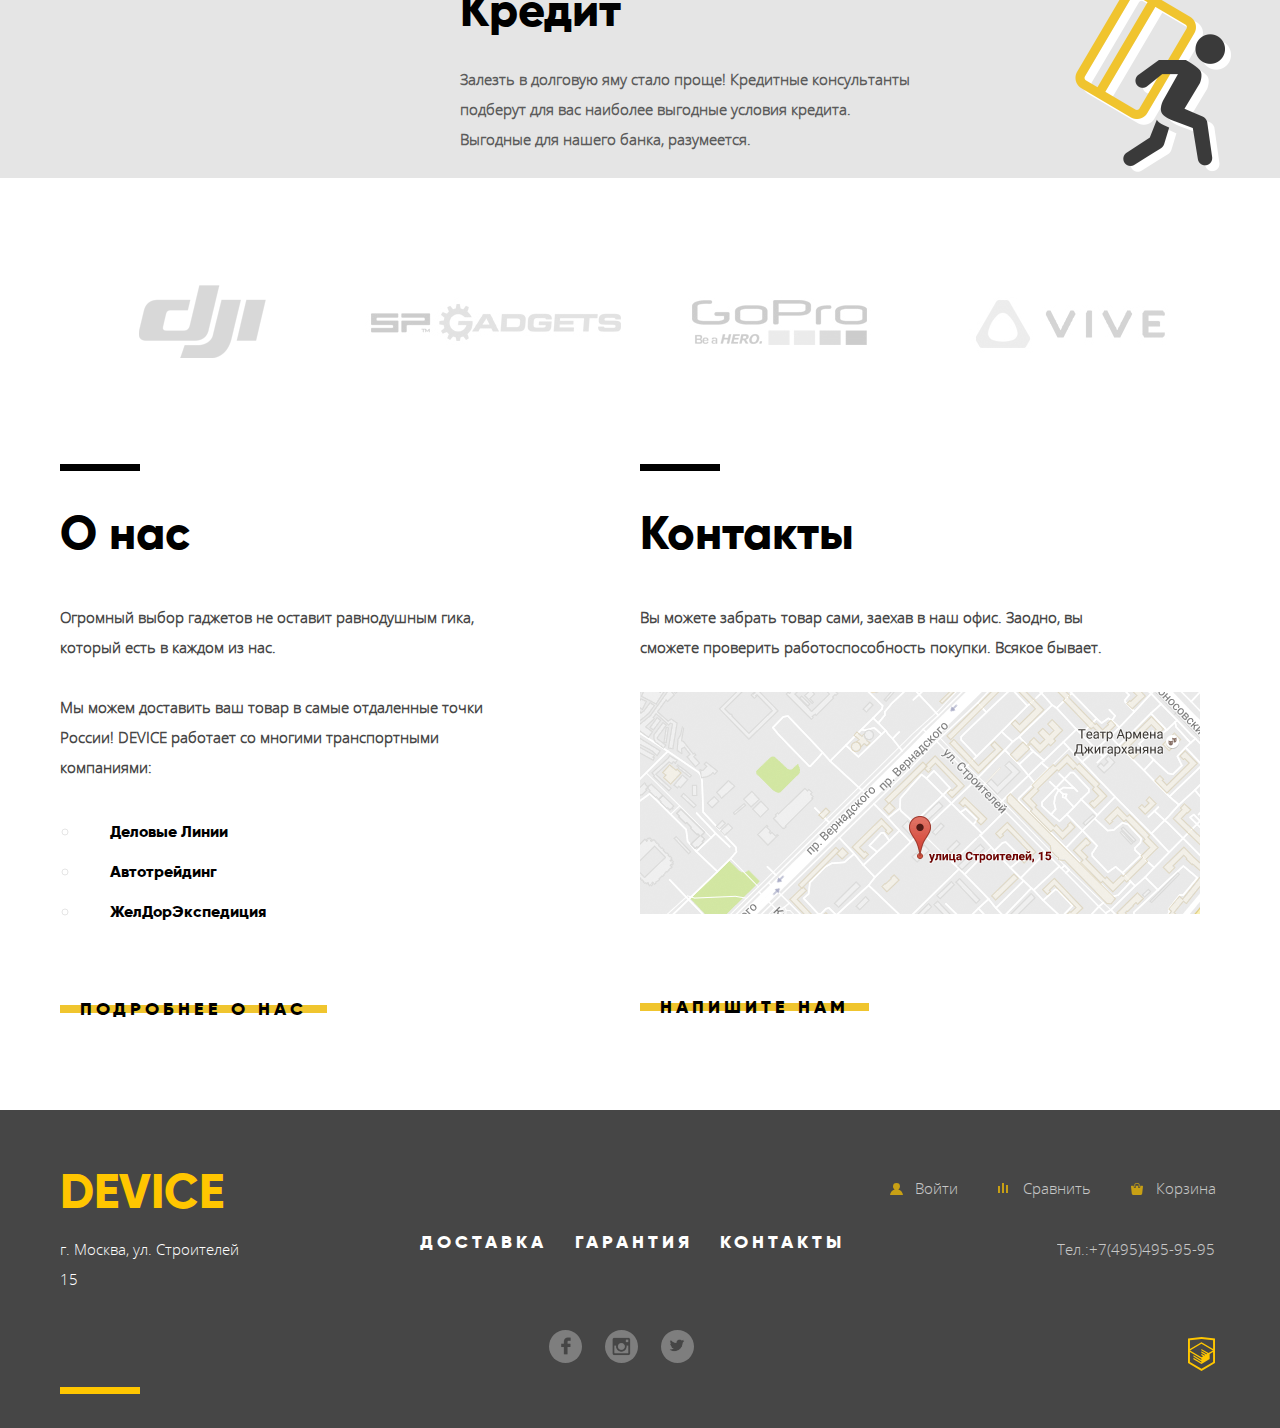
==== commit 6fdabdd3: "end om main section cite, start wright us popup" ====
--- a/index.html
+++ b/index.html
@@ -14,32 +14,12 @@
      <!-- Sprite -->
 <svg style="display: none;">
     <symbol id="popular-goods1" viewBox="0 0 97 55" width="97px" height="55px">
-        <g> 
-            <path d="M84.131 32.639V20.003c0-1.309 1.045-2.37 2.335-2.37l8.326 
-            1.581V11.02c0-2.355-1.708-3.431-4.202-4.265L67.403.175c1.616 1.391 
-            1.889 2.04 1.889 4.396V49.78c0 2.356-.45 4.066-1.967 5.21l23.265-7.
-            065c2.401-.833 4.202-4.216 4.202-6.572V33.44l-8.326 1.567c-1.29.002-
-            2.335-1.06-2.335-2.368z"/>
-            <path d="M95.129 20.979l-7.598-1.444c-1.008 0-1.824.829-1.824 
-            1.851v9.868c0 1.023.816 1.852 1.824 1.852l7.598-1.431c1.154-.419 
-            1.824-.829 1.824-1.852V22.83c0-1.022-.766-1.507-1.824-1.851zM67.17 
-            4.483c0-5.08-4.232-4.459-4.232-4.459S5.832 4.738 2.838 5.145.001 
-            9.532.001 9.532L0 45.812c0 3.743 2.599 3.753 2.599 3.753l16.477 
-            1.403L27.212 39.3s1.109-1.828 2.505-1.828c1.397 0 2.432 1.861 
-            2.432 1.861l9.061 13.521s18.895 1.909 22.521 1.909c3.626-.001 
-            3.439-5.024 3.439-5.024V4.483zM12.982 37.192c-3.698 
-            0-6.696-4.601-6.696-10.275s2.998-10.275 6.696-10.275c3.698
-             0 6.696 4.601 6.696 10.275s-2.998 10.275-6.696 10.275zm36.158 
-             1.426c-4.662 0-8.441-5.239-8.441-11.701 0-6.463 3.78-11.702 
-             8.441-11.702 4.662 0 8.442 5.239 8.442 11.702 0 6.462-3.78 
-             11.701-8.442 11.701z"/>
-        </g>
+        <g><path d="M84.131 32.639V20.003c0-1.309 1.045-2.37 2.335-2.37l8.326 1.581V11.02c0-2.355-1.708-3.431-4.202-4.265L67.403.175c1.616 1.391 1.889 2.04 1.889 4.396V49.78c0 2.356-.45 4.066-1.967 5.21l23.265-7.065c2.401-.833 4.202-4.216 4.202-6.572V33.44l-8.326 1.567c-1.29.002-2.335-1.06-2.335-2.368z"/><path d="M95.129 20.979l-7.598-1.444c-1.008 0-1.824.829-1.824 1.851v9.868c0 1.023.816 1.852 1.824 1.852l7.598-1.431c1.154-.419 1.824-.829 1.824-1.852V22.83c0-1.022-.766-1.507-1.824-1.851zM67.17 4.483c0-5.08-4.232-4.459-4.232-4.459S5.832 4.738 2.838 5.145.001 9.532.001 9.532L0 45.812c0 3.743 2.599 3.753 2.599 3.753l16.477 1.403L27.212 39.3s1.109-1.828 2.505-1.828c1.397 0 2.432 1.861 2.432 1.861l9.061 13.521s18.895 1.909 22.521 1.909c3.626-.001 3.439-5.024 3.439-5.024V4.483zM12.982 37.192c-3.698 0-6.696-4.601-6.696-10.275s2.998-10.275 6.696-10.275c3.698 0 6.696 4.601 6.696 10.275s-2.998 10.275-6.696 10.275zm36.158 1.426c-4.662 0-8.441-5.239-8.441-11.701 0-6.463 3.78-11.702 8.441-11.702 4.662 0 8.442 5.239 8.442 11.702 0 6.462-3.78 11.701-8.442 11.701z"/></g>
     </symbol>
 
     <symbol id="popular-goods2" viewBox="0 0 86 117" width="86px" height="117x">
         <g>
-            <path d="M82.821 4.011H3.33A3.188 3.188 0 0 0 
-            .142 7.199v46.413a3.187 3.187 0 0 0 3.188 
+            <path d="M82.821 4.011H3.33A3.188 3.188 0 0 0 .142 7.199v46.413a3.187 3.187 0 0 0 3.188 
             3.189h79.492a3.188 3.188 0 0 0 3.189-3.189V7.199a3.189 
             3.189 0 0 0-3.19-3.188zM8.392 37.236h-.226a3.19 3.19 
             0 0 1-3.189-3.189v-7.283a3.188 3.188 0 0 1 
@@ -73,82 +53,84 @@
 
 </svg>
 
-<header class="main-header container">
-    <h1 class="header-logo">DEVICE</h1>
-    <nav class="header-navigation">
-        <div class="flex-row">
-            <form action="#" class="header-search" method="POST">
-                <label for="search" class="visually-hidden">Поиск по сайту</label>
-                <input class="site-search" type="search" name="search" id="search" placeholder="Поиск по сайту">
-                <label for="find" class="visually-hidden">Найти</label>
-                <input type="submit" name="find" class="search-button visually-hidden" id="find" value="Найти">
-            </form>
-            <ul class="user-navigation">
-                <li class="user-navigation__item">
-                    <a href="#" class="user-navigation__link link-user">Войти</a>
-                </li>
-                <li class="user-navigation__item">
-                    <a href="#" class="user-navigation__link link-compare">Сравнить</a>
-                </li>
-                <li class="user-navigation__item">
-                    <a href="#" class="user-navigation__link link-basket">Корзина</a>
-                </li>
-            </ul>
-        </div>
-        
-        <ul class="main-navigation">
-            <li class="main-navigation__item">
-                <button id="btn-catalog" class="main-navigation__btn" type="button">Каталог товаров</button>
-            </li>
-            <li class="main-navigation__item">
-                <a href="#">Доставка</a>
-            </li>
-            <li class="main-navigation__item">
-                <a href="#">Гарантия</a>
-            </li>
-            <li class="main-navigation__item">
-                <a href="#">Контакты</a>
-            </li>
-        </ul>
-
-        <ul class="catalog-goods" id="catalog">
-            <li class="catalog-container">
-                <ul class="catalog-column">
-                    <li>
-                        <a class="catalog-link" href="#">Виртуальная реальность</a>
+<div class="container">
+    <header class="main-header">
+        <a href="#" class="logo-link-position"><h1 class="header-logo">DEVICE</h1></a>
+        <nav class="header-navigation">
+            <div class="flex-row">
+                <form action="#" class="header-search" method="POST">
+                    <label for="search" class="visually-hidden">Поиск по сайту</label>
+                    <input autocomplete="off" class="site-search" type="search" name="search" id="search" placeholder="Поиск по сайту">
+                    <label for="find" class="visually-hidden">Найти</label>
+                    <input type="submit" name="find" class="search-button" id="find" value="Найти">
+                </form>
+                <ul class="user-navigation">
+                    <li class="user-navigation__item">
+                        <a href="#" class="user-navigation__link link-user">Войти</a>
                     </li>
-                    <li>
-                        <a class="catalog-link" href="#">Моноподы для селфи</a>
+                    <li class="user-navigation__item">
+                        <a href="#" class="user-navigation__link link-compare">Сравнить</a>
                     </li>
-                    <li>
-                        <a class="catalog-link" href="#">Экшн-камеры</a>
+                    <li class="user-navigation__item">
+                        <a href="#" class="user-navigation__link link-basket">Корзина</a>
                     </li>
                 </ul>
-                <ul class="catalog-column">
-                    <li>
-                        <a class="catalog-link" href="#">Фитнес-браслеты</a>
-                    </li>
-                    <li>
-                        <a class="catalog-link" href="#">Умные часы</a>
-                    </li>
-                </ul>
-                <ul class="catalog-column">
-                    <li>
-                        <a class="catalog-link" href="#">Квадракоптеры</a>
-                    </li> 
-                </ul>
-            </li>
-        </ul>
-    </nav>
-</header>
+            </div>
+            
+            <ul class="main-navigation">
+                <li class="main-navigation__item">
+                    <button id="btn-catalog" class="main-navigation__btn" type="button">Каталог товаров</button>
+                </li>
+                <li class="main-navigation__item">
+                    <a href="#">Доставка</a>
+                </li>
+                <li class="main-navigation__item">
+                    <a href="#">Гарантия</a>
+                </li>
+                <li class="main-navigation__item">
+                    <a href="#">Контакты</a>
+                </li>
+            </ul>
+
+            <ul class="catalog-goods" id="catalog">
+                <li class="catalog-container">
+                    <ul class="catalog-column">
+                        <li>
+                            <a class="catalog-link" href="#">Виртуальная реальность</a>
+                        </li>
+                        <li>
+                            <a class="catalog-link" href="#">Моноподы для селфи</a>
+                        </li>
+                        <li>
+                            <a class="catalog-link" href="#">Экшн-камеры</a>
+                        </li>
+                    </ul>
+                    <ul class="catalog-column">
+                        <li>
+                            <a class="catalog-link" href="#">Фитнес-браслеты</a>
+                        </li>
+                        <li>
+                            <a class="catalog-link" href="#">Умные часы</a>
+                        </li>
+                    </ul>
+                    <ul class="catalog-column">
+                        <li>
+                            <a class="catalog-link" href="#">Квадракоптеры</a>
+                        </li> 
+                    </ul>
+                </li>
+            </ul>
+        </nav>
+    </header>
+</div>
 
 <div class="container relative">
     <section class="slider">
         <h2 class="visually-hidden">Популярные товары</h2>
-        <div class="slider-item">
+        <div class="slider-item fade">
             <div class="flex-container">
                 <div class="slider-flex__element">
-                    <img src="assets/image/slider-1.png" alt="Монопод" class="slider-img">
+                    <img width="384px" height="486px" src="assets/image/slider-1.png" alt="Монопод" class="slider-img">
                 </div>
                 <div class="slider-flex__element">
                     <b class="slider-title">Делай селфи, <br>
@@ -157,12 +139,9 @@
                     <p>Самая длинная палка для селфи доступна в нашем магазине. <br>
                         Восемь (Восемь, Карл!) метров длиной и весом всего 5 килограмм.
                     </p>
-
-                    <a href="#" class="btn btn-slider">Подробнее</a>
-                    <button type="button" class="slider-radio">Первый слайд</button>
-                    <button type="button" class="slider-radio">Второй слайд</button>
-                    <button type="button" class="slider-radio">Третий слайд</button>
-
+                    <div class="slider-menu">
+                        <a href="#" class="btn btn-slider">Подробнее</a>
+                    </div>
                     <ul class="slider-feature">
                         <li>
                             8,5 м
@@ -180,7 +159,64 @@
                 </div>
             </div>
         </div>   
+        <div class="slider-item fade">
+            <div class="flex-container">
+                <div class="slider-flex__element ">
+                    <img width="345px" height="485px" src="assets/image/slider-2.png" alt="Умный браслет" class="slider-img">
+                </div>
+                <div class="slider-flex__element">
+                    <b class="slider-title second-slide">Худеем <br>
+                    правильно!
+                    </b>
+                    <p>Мотивирующие фитнес-браслеты помогут найти в себе силы 
+                        не пропускать занятия и соблюдать диету.
+                    </p>
+                    <div class="slider-menu">
+                        <a href="#" class="btn btn-slider">Подробнее</a>
+                    </div>
+                    <ul class="slider-feature">
+                        <li>
+                            48 часов
+                            <p class="feature-name">Без подзарядки</p>
+                        </li>
+                    </ul>
+                </div>
+            </div>
+        </div>  
+        <div class="slider-item fade">
+            <div class="flex-container">
+                <div class="slider-flex__element vertical-center">
+                    <img width="526px" height="334px" src="assets/image/slider-3.png" alt="Квадракоптер" class="slider-img">
+                </div>
+                <div class="slider-flex__element">
+                    <b class="slider-title therd-slide">Порхает как бабочка, <br>
+                    жалит как пчела!
+                    </b>
+                    <p>Этот обычный, на первый взгляд, квадрокоптер оснащен 
+                        мощным лазером, замаскированным под стандартную камеру.
+                    </p>
+                    <div class="slider-menu">
+                        <a href="#" class="btn btn-slider">Подробнее</a>
+                    </div>
+                    <ul class="slider-feature">
+                        <li>
+                            800 м
+                            <p class="feature-name">Дальность полета</p>
+                        </li>
+                        <li>
+                            50 м
+                            <p class="feature-name">Радиус поражения</p>
+                        </li>
+                    </ul>
+                </div>
+            </div>
+        </div>  
     </section>
+    <div class="slider-control">
+        <button type="button" class="slider-radio " onclick="currentSlide(1)">Первый слайд</button>
+        <button type="button" class="slider-radio" onclick="currentSlide(2)">Второй слайд</button>
+        <button type="button" class="slider-radio" onclick="currentSlide(3)">Третий слайд</button>
+    </div>
 </div>
 
 
@@ -254,28 +290,53 @@
     <section class="fitures container">
         <ul class="fitures-list">
             <li class="fiures-item">
-                <button type="button" class="btn btn-fitures">Доставка</button>
+                <button onclick="currentFitures(1)" type="button" class="btn btn-fitures">Доставка</button>
             </li>
             <li class="fiures-item">
-                <button type="button" class="btn btn-fitures">Гарантия</button>
+                <button onclick="currentFitures(2)" type="button" class="btn btn-fitures">Гарантия</button>
             </li>
             <li class="fiures-item">
-                <button type="button" class="btn btn-fitures">Кредит</button>
+                <button onclick="currentFitures(3)" type="button" class="btn btn-fitures">Кредит</button>
             </li>
         </ul>
-
         <section class="fitures-info">
-            <div class="fitures-text">
-                <h2 class="fitures-title">Доставка</h2>
-                <p> Мы с удовольствием доставим ваш товар прямо
-                к вашему подъезду совершенно бесплатно! Ведь 
-                мы неплохо заработаем, поднимая его на ваш этаж.
-                </p>  
+            <div class="fitures-info__item fade">
+                <div class="fitures-text">
+                    <h2 class="fitures-title">Доставка</h2>
+                    <p> Мы с удовольствием доставим ваш товар прямо
+                    к вашему подъезду совершенно бесплатно! Ведь 
+                    мы неплохо заработаем, поднимая его на ваш этаж.
+                    </p>  
+                </div>
+                <div class="fitures-img">
+                    <img src="assets/image/delivery.png" alt="Доставка">
+                </div>
+            </div>    
+            <div class="fitures-info__item fade">
+                <div class="fitures-text">
+                    <h2 class="fitures-title">Гарнатия</h2>
+                    <p> Если из-за возгорания купленного у нас 
+                        товара у вас сгорит дом — не переживайте, 
+                        мы выдадим вам новый.
+                        Товар, не дом, конечно же.
+                    </p>  
+                </div>
+                <div class="fitures-img">
+                    <img src="assets/image/warranty.png" alt="Гарантия">
+                </div>
             </div>
-            <div class="fitures-img">
-                <img src="assets/image/delivery.png" alt="Доставка">
-            </div>
-                
+            <div class="fitures-info__item fade">
+                <div class="fitures-text">
+                    <h2 class="fitures-title">Кредит</h2>
+                    <p> Залезть в долговую яму стало проще! 
+                        Кредитные консультанты подберут для вас наиболее выгодные 
+                        условия кредита. Выгодные для нашего банка, разумеется.
+                    </p>  
+                </div>
+                <div class="fitures-img">
+                    <img src="assets/image/credit.png" alt="Доставка">
+                </div>
+            </div>    
         </section>
     </section>
 </div>
@@ -339,16 +400,16 @@
         </p>
         <div class="map">
             <img class="device-map" src="assets/image/map.png" alt="Мы находимся по улице строителей 15 Москва">
-            <iframe src="https://www.google.com/maps/embed?pb=!1m18!1m12!1m3!1d1891.2553257365269!2d37.52837022879413!3d55.687348438617846!2m3!1f0!2f0!3f0!3m2!1i1024!2i768!4f13.1!3m3!1m2!1s0x46b54cf65f5c8955%3A0x694710ccd55501e!2z0YPQuy4g0KHRgtGA0L7QuNGC0LXQu9C10LksIDE1LCDQnNC-0YHQutCy0LAsINCg0L7RgdGB0LjRjywgMTE5MzEx!5e0!3m2!1sru!2sua!4v1574088632895!5m2!1sru!2sua" width="560" height="220" frameborder="0" style="border:0;" allowfullscreen=""></iframe>
+            <iframe src="https://www.google.com/maps/embed?pb=!1m18!1m12!1m3!1d1891.2553257365269!2d37.52837022879413!3d55.687348438617846!2m3!1f0!2f0!3f0!3m2!1i1024!2i768!4f13.1!3m3!1m2!1s0x46b54cf65f5c8955%3A0x694710ccd55501e!2z0YPQuy4g0KHRgtGA0L7QuNGC0LXQu9C10LksIDE1LCDQnNC-0YHQutCy0LAsINCg0L7RgdGB0LjRjywgMTE5MzEx!5e0!3m2!1sru!2sua!4v1574088632895!5m2!1sru!2sua" width="560" height="222" frameborder="0" style="border:0;" allowfullscreen=""></iframe>
         </div>
-        <a href="#" class="btn btn-info">Подробнее о нас</a>
+        <a href="#" class="btn btn-info">Напишите нам</a>
     </section>
 </div>
 
 <footer class="main-footer">
     <div class="container flex-wrap">
         <div class="footer-column-1">
-            <b class="footer-logo">DEVICE</b>
+            <a href="#" class="footer-logo">DEVICE</a>
             <p class="footer-text">
                 г. Москва, ул. Строителей 15
             </p>
@@ -384,16 +445,41 @@
                 </li>
                 <li class="footer-user-item">
                     <a class="footer-user__link footer-compare__background" href="#">Сравнить</a>
-                </li class="footer-user-item"> 
+                </li> 
                 <li>
                     <a class="footer-user__link footer-basket__background" href="#">Корзина</a>
                 </li>
             </ul>
+            <p class="footer-phone">Тел.:<a class="footer-phone__link" href="tel: +74954959595">+7(495)495-95-95</a></p>
+            <a class="footer-logo-html"><img width="27px" height="35px" src="assets/image/logo-html.svg" alt="Логотип HTML Acedemy"></a>
         </div>
-        <p>Тел.:<a href="tel:+74954959595">+7(495)495-95-95</a>
     </div>
 </footer>
 
+<!-- Pop-up 
+======================-->
+<!-- Wright us
+ -->
+ <div class="wright-position">
+    <div class="wright">
+        <form class="wright-form" action="" method="POST">
+            <p class="wright-item">
+                <label for="wrightName">Ваше имя:</label>
+                <input id="wrightName" type="text" class="wright-us__input" placeholder="Имя Фамилия" required>
+            </p>
+            <p class="wright-item">
+                <label for="wrightEmail">Ваш e-mail:</label>
+                <input id="wrightEmail" type="email" class="wright-us__input" placeholder="email@example.com" required>
+            </p>
+            <p class="wright-item wright-us__text-feld">
+                <label for="wrightLetter">Текст письма:</label>
+                <textarea id="wrightLetter" type="text" class="wright-us__input tetx-field" placeholder="В свободной форма"></textarea>
+            </p>
+            <button type="submit" class="btn btn-info btn-wright-send">Отправить</button>
+        </form>
+        <button type="button" class="wright-us__btn">Выход</button>
+    </div>
+</div>
     <script
     src="https://code.jquery.com/jquery-3.4.1.js"
     integrity="sha256-WpOohJOqMqqyKL9FccASB9O0KwACQJpFTUBLTYOVvVU="
--- a/assets/css/style.css
+++ b/assets/css/style.css
@@ -9,6 +9,8 @@
     color: #000000;
 
     background-color: #ffffff; 
+
+    position: relative;
 }
 
 a {
@@ -69,22 +71,52 @@
     font-style: 18px;
     font-weight: 700;
     line-height: 24px; 
+
+    position: relative;
 }
 
 
 .header-logo {
-    font-style: 48px;
+    font-size: 48px;
+    letter-spacing: 1px;
     line-height: 48px;
     color: #333333;
 
-    position: absolute;
-    top: -7px;
-    left: auto;
+    transition: opacity .1s linear;
+    opacity: 1;
+    
+    margin: 0;
+}
+
+.logo-link-position {
+    position: absolute;
+    top: -25px;
+    left: 56px;
     z-index: 1;
-}
+    margin: 0;
+}
+
+.header-logo:hover,
+.site-search:hover,
+.user-navigation__item:hover,
+.main-navigation__item:hover,
+.catalog-link:hover,
+.footer-logo:hover,
+.footer-nav__link:hover {
+    opacity: .6;
+}
+
+.header-logo:active,
+.user-navigation__item:active,
+.main-navigation__item:active,
+.catalog-link:active,
+.footer-logo:active,
+.footer-nav__link:active {
+    opacity: .3;
+} 
 
 .header-navigation {
-    padding-top: 40px;
+    padding-top: 35px;
 
     position: relative;
     
@@ -95,8 +127,6 @@
 }
 
 .header-search {
-    padding-left: 40px;
-    margin-right: 320px;
     margin-bottom: 35px;
 
     position: relative;
@@ -107,14 +137,13 @@
     display: block;
     width: 16px;
     height: 16px;
-   
-    background-image: url(../image/search.png);
+    
+    background-image: url(../image/search.svg);
     background-size: 16px 16px;
     
-
     position: absolute;
     top: 50%;
-    left: 10px;
+    left: 12px;
     z-index: 1;
     transform: translate(-50%,-50%);
 
@@ -125,37 +154,93 @@
     border: none;
     outline: none;
 
+    width: 355px;
+    height: 41px;
+
+    padding-left: 40px;
+
+    font-family: 'OpensansLight';
+    font-size: 15px;
+    line-height: 30px;
+    color: #000000;
+    opacity: .3;
+
+    margin-right: -5px;
+
+    position: relative;
+}
+
+
+.site-search:focus {
+    border-bottom: 2px solid #000000;
+    margin-bottom: -2px;
+
+    opacity: 1;
+}
+
+.search-button {
+    opacity: 0;
+    visibility: hidden;
+
+    display: inline-block;
+    width: 81px;
+    height: 44px;
+
+    border: 2px solid #000000;
+    background-color: transparent;
+    outline: none;
+    cursor: pointer;
+    
+    color: #000000;
+    font-family: 'OpensansLight';
+    font-size: 15px;
+    line-height: 30px;
+
+    transition: all .1s linear;
+
+    margin-right: 100px;
+}
+
+.search-button:hover {
+    background-color: #000000;
+    color: #ffffff;
+}
+
+.search-button:active  {
+    color: #4d4d4d;
+}
+
+.site-search:focus ~ .search-button {
+    opacity: 1;
+    visibility: visible;
+}
+
+.user-navigation {
+    display: flex;
+    
+    list-style: none;
+
     font-family: 'OpensansLight';
     font-size: 15px;
     line-height: 30px;
     color: #333333;
-    opacity: .5;
-}
-
-.user-navigation {
-    display: flex;
-    
-    list-style: none;
-
-    font-family: 'OpensansLight';
-    font-size: 15px;
-    line-height: 30px;
-    color: #333333;
+
+    margin-top: 8px;
 }
 
 .user-navigation__item {
-    padding-left: 25px;
-    margin-right: 35px;
-
-    
+    margin-right: 65px;
+
+    transition: opacity .1s linear;
 }
 
 .user-navigation__item:first-child {
-    padding-right: 200px;
+    padding-left: 30px;
+    margin-right: 238px;
 }
 
 .user-navigation__item:last-child {
-    margin-right: 0;
+  margin-right: 0;
 }
 
 .user-navigation__link {
@@ -166,7 +251,7 @@
 }
 
 
-.user-navigation__link::before {
+ .user-navigation__link::before {
     content: " ";
     display: block;
     width: 13px;    
@@ -175,13 +260,12 @@
     
     background-size: 13px 12px;
     
-
     position: absolute;
     top: 10px;
     left: -15px;
     z-index: 1;
     transform: translate(-50%,-50%);
-}
+} 
 
 .link-user::before {
     background-image: url(../image/user.png);
@@ -197,6 +281,7 @@
 
 .main-navigation {
     display: flex;
+    flex-wrap: wrap;
 
     list-style: none;
 
@@ -212,53 +297,49 @@
 
     text-transform: uppercase;
     letter-spacing: 3px;
-
-    position: relative;
-}
-
-.main-navigation__btn::after {
+    word-spacing:  7px;
+
+    position: relative;
+}
+
+.main-navigation__btn::after,
+.main-navigation__btn::before {
     content: " ";
-    display: block;
+    background-color: #b8a974;
+    position: absolute;
+    left: 240px;
+    top: 10px;
+    z-index: 1;
+    transform: translate(-50%,-50%);
+}
+
+
+ .main-navigation__btn::after {
     width: 16px;    
     height: 2px;
-
-    background-color: #b8a974;
-
-    position: absolute;
-    top: 10px;
-    left: 230px;
-    z-index: 1;
-    transform: translate(-50%,-50%);
-
-}
-
-.main-navigation__btn::before {
-    content: " ";
-    display: block;
+} 
+
+ .main-navigation__btn::before {
     width: 2px;    
     height: 16px;
-   
-    background-color: #b8a974;
-   
-    position: absolute;
-    top: 10px;
-    left: 230px;
-    z-index: 1;
-    transform: translate(-50%,-50%);
-
-}
-
-.main-navigation__item:first-child {
-    margin-right: 310px;
+} 
+
+.main-navigation__btn {
+    padding-right: 32px;
+    
+}
+
+.main-navigation__item:nth-child(1) {
+    margin-right: 295px;
 }
 
 .main-navigation__item:nth-child(2) {
-    margin-right: 40px;
-} 
+    margin-right: 38px;
+}
 
 .main-navigation__item:nth-child(3) {
-    margin-right: 130px;
-} 
+    margin-right: 110px;
+}
 
 .main-navigation__item a {
     color: #000000;
@@ -268,7 +349,7 @@
     background-color: #f7e296;
     position: relative;
     z-index: 3;
-    margin-top: 30px;
+    margin-top: 22px;
 }
 
 .catalog-container {
@@ -316,20 +397,20 @@
 ===================== */
 .relative {
     position: relative;
-   
 }
 
 .slider {
-   
-    
     position: absolute;
     left: 0;
     right: 0;
     top: -140px;
+    z-index: 0;
 
     margin-bottom: 110px;
-
-
+}
+
+.slider-item {
+    display: none;
 }
 
 .flex-container {
@@ -341,23 +422,29 @@
     width: 50%;
 }
 
+.slider-flex__element:last-child {
+    padding-left: 20px;
+}
+
+.vertical-center {
+    display: flex;
+    align-items: center;
+}
+
 .slider-img {
     display: block;
     margin-left: auto;
     margin-right: auto;
-
-    width: 384px;
-    height: 486px;
-
 }
 
 .slider-title {
-    font-size: 43px;
+    font-size: 47px;
     line-height: 56px;
+    letter-spacing: 1px;
     
     display: block;
     margin-top: 80px;
-    margin-bottom: 20px;
+    margin-bottom: 15px;
 
     position: relative;
 }
@@ -388,11 +475,18 @@
     background-color: transparent;
 
     position: absolute;
-    right: 60px;
+    right: 70px;
     top: -90px;
-    z-index: 1;
-}
-
+    z-index: -1;
+}
+
+.second-slide::after {
+    content: "02";
+}
+
+.therd-slide::after {
+    content: "03";
+}
 
 .slider-flex__element p {
     font-family: 'OpensansLight';
@@ -402,7 +496,7 @@
     font-weight: 400;
 
     padding-right: 80px;
-    margin-bottom: 60px;
+    margin-bottom: 55px;
 }
 
 .btn {
@@ -424,16 +518,20 @@
     text-align: center;
     margin-top: auto;
     margin-bottom: auto;
-
    
     z-index: 1;
 }
 
+.slider-menu {
+    display: flex;
+}
+
+
 .btn-slider {
-    padding-left: 41px;
-    padding-right: 41px ;
-    margin-right: 220px;
-    margin-bottom: 65px;
+    padding-left: 44px;
+    padding-right: 44px ;
+    margin-right: 165px;
+    margin-bottom: 60px;
 }
 
 .btn-slider::after {
@@ -459,23 +557,37 @@
     height: 40px;
 }
 
+.slider-control {
+    position: absolute;
+    top: 170px;
+    right: 50px;
+    z-index: 3;
+}
+
 .slider-radio {
-    width: 15px;
-    height: 15px;
+    width: 12px;
+    height: 12px;
+
     border: none;
     outline: none;
     cursor: pointer;
 
-
     font-size: 0;
     color: transparent;
     
     background-color: transparent;
-    background-image: url(../image/slider-button-empty.png);
+    background-image: url(../image/slider-btn-empty.svg);
     background-size: 12px 12px;
     background-repeat: no-repeat;
 
     margin-right: 18px;
+
+
+}
+
+.slider-radio__active {
+    background-image: url(../image/slider-button.svg);
+
 }
 
 .slider-feature {
@@ -492,7 +604,7 @@
 .slider-feature li {
     display: inline-block;
     
-    margin-right: 75px;
+    margin-right: 65px;
 }
 
 .slider-feature p {
@@ -504,12 +616,30 @@
     margin: 0;
 }
 
+.fade {
+    -webkit-animation-name: fade;
+    -webkit-animation-duration: 1.5s;
+    animation-name: fade;
+    animation-duration: 1.5s;
+  }
+  
+  @-webkit-keyframes fade {
+    from {opacity: .4}
+    to {opacity: 1}
+  }
+  
+  @keyframes fade {
+    from {opacity: .4}
+    to {opacity: 1}
+  }
+
+
 /* POPULAR
 ==================== */
 
 .popular {
     padding: 0;
-    margin-top: 480px;
+    margin-top: 470px;
     margin-bottom: 160px;
 }
 
@@ -579,9 +709,10 @@
 /* FIATURES 
 ====================*/
 .fitures-background {
+    padding-top: 10px;
     width: 100%;
 
-    padding-bottom: 140px;
+    min-height: 390px;
     
     background-image: linear-gradient(to bottom, #ffffff 10%, #e5e5e5 10%, #e5e5e5 75%, #e5e5e5 75%, #e5e5e5 80%, #e5e5e5 75%, #e5e5e5 100%);
 
@@ -592,14 +723,6 @@
     display: flex;
     flex-wrap: wrap;
     padding: 0;
-
-
-    /* position: absolute;
-    top: -20px;
-    left: 50%;
-    z-index: 1;
-
-    transform: translate(-50%); */
 }
 
 
@@ -637,17 +760,35 @@
     height: 40px;
 
     transition: background-color .1s linear;
-
+}
+
+.fitures-item__active {
+    background-color: #000000;
 }
 
 .btn-fitures {
-   
     width: 160px;
-
-    
-
-    /* transition: color .1s linear; */
-
+    transition: color .1s linear;
+}
+
+.btn-fitures__active {
+    background-color: #000000;
+    color: #f7e184;
+
+    -webkit-animation-name: fade;
+    -webkit-animation-duration: 1.5s;
+    animation-name: fade;
+    animation-duration: 1.5s;
+  }
+  
+  @-webkit-keyframes fade {
+    from {opacity: .4}
+    to {opacity: 1}
+  }
+  
+  @keyframes fade {
+    from {opacity: .4}
+    to {opacity: 1} 
 }
 
 .btn::after {
@@ -665,27 +806,30 @@
     z-index: -1;
 
     transform: translate(0,-50%);
-    transition: height .1s linear;
-
-}
-
-.btn:hover.btn::after{
+    transition: height .1s linear, background-color .1s linear;
+}
+
+.btn:hover.btn::after {
     height: 40px;
 }
 
-.fiures-item:active, 
-.fiures-item:active .btn-fitures  {
-    color: #f0c52e;
-    background-color: #000000;
-}
+.btn-fitures__active::after,
+.btn-fitures__active:hover.btn-fitures__active::after {
+    height: 0;
+}
+
+
 
 .fitures-info {
-    display: flex;
-    justify-content: space-between;
-
     width: 75%;
     padding-left: 120px;
 }
+
+.fitures-info__item {
+    display: flex;
+    justify-content: space-between;
+}
+
 
 
 .fitures-text {
@@ -824,6 +968,13 @@
 .btn-info {
     padding: 0 20px;
     margin-bottom: 90px;
+
+    letter-spacing: 4px;
+}
+
+.btn-info:active,
+.btn-slider:active {
+    color: #a88a20;
 }
 
 .contacts {
@@ -860,7 +1011,8 @@
 }
 
 .footer-column-1 {
-    width: 360px;
+    width: 200px;
+    margin-right: 160px;
 }
 
 .footer-logo {
@@ -871,6 +1023,7 @@
     color: #ffc600;
 
     margin-bottom: 30px;
+    margin-top: 10px;
 }
 
 .footer-text {
@@ -896,9 +1049,10 @@
 }
 
 .footer-column-2 {
-    width: 440px;
+    width: 425px;
 
     padding-top: 60px;
+    margin-right: 70px;
 }
 
 .footer-main_nav {
@@ -944,7 +1098,17 @@
     background-position: center;
     border-radius: 50%;
     background-size: 20px auto;
-}
+
+    transition: background-color .1s linear;
+}
+
+.footer-social__link:hover {
+    background-color: #b5b5b5;
+}
+
+.footer-social__link:active {
+    background-color: #595959;
+} 
 
 .footer-social__fb {
     background-image: url(../image/footer-icon-1.png);
@@ -960,18 +1124,19 @@
 }
 
 .footer-column-3 {
-    width: 360px;
-    padding-left: 35px;
+    width: 300px;
 }
 
 .footer-user-navigation {
     display: flex;
 
     list-style: none;
+
+    margin-bottom: 25px;
 }
 
 .footer-user-item {
-    margin-right: 40px;
+    margin-right: 65px;
 }
 
 .footer-user-item:last-child {
@@ -979,25 +1144,210 @@
 }
 
 .footer-user__link {
-    padding-right: 25px;
-
     color: #ffffff;
     font-family: 'OpensansLight';
     font-size: 15px;
+    font-weight: 400;
     line-height: 36px;
-}
-
-.footer-user__link::before {
+
+    opacity: .7;
+    transition: opacity .1s linear;
+
+    position: relative;
+}
+
+.footer-user__link:hover,
+.footer-phone:hover {
+    opacity: 1;
+}
+
+.footer-user__link:active,
+.footer-phone:active {
+    opacity: .3;
+}
+
+.footer-user__background::before,
+.footer-compare__background::before,
+.footer-basket__background::before {
     content: " ";
     width: 14px;
     height: 14px;
-
-    position: absolute;
-    top: 0;
-    left: 0;
+    background-repeat: no-repeat;
+
+    position: absolute;
+    top: 5px;
+    left: -25px;
     z-index: 1;
+
+    transition: opacity .1s linear;
 }
 
 .footer-user__background::before {
-    background-image: url(/assets/image);
+    background-image: url(../image/user-footer.svg);
+}
+
+.footer-compare__background::before {
+    background-image: url(../image/compare-footer.svg);
+}
+
+.footer-basket__background::before {
+    background-image: url(../image/cart-footer.svg);
+}
+
+.footer-user__link:hover.footer-user__background::before,
+.footer-user__link:hover.footer-compare__background::before,
+.footer-user__link:hover.footer-basket__background::before {
+    opacity: .6;
+}
+
+..footer-user__link:active.footer-user__background::before,
+.footer-user__link:active.footer-compare__background::before,
+.footer-user__link:active.footer-basket__background::before {
+    opacity: .3;
+}
+
+.footer-phone {
+    text-align: right;
+    color: #ffffff;
+    font-family: 'OpensansLight';
+    font-size: 15px;
+    font-weight: 400;
+    line-height: 36px;
+    opacity: .7;
+
+    margin-bottom: 70px;
+}
+
+.footer-phone__link {
+    color: #ffffff;
+    text-decoration: none;
+}
+
+.footer-logo-html {
+    display: block;
+
+    text-align: right;
+
+    opacity: 1;
+
+    transition: opacity .1s linear;
+}
+
+.footer-logo-html:hover {
+    opacity: .6;
+}
+
+.footer-logo-html:active {
+    opacity: .3;
+}
+
+/* Pop-up
+================== */
+
+/* Wright-us
+============================ */
+.wright-position {
+    display: none;
+
+    position: fixed;
+    top: 50%;
+    left: 50%;
+    z-index: 5;
+    transform: translate(-50%,-50%);
+}
+
+
+.wright {
+    background-color: #ffffff;
+    
+    width: 960px;
+    min-height: 556px;
+
+    padding-top: 100px;
+
+    -webkit-box-shadow: 0px 10px 43px 20px rgba(0,0,0,0.2);
+    -moz-box-shadow: 0px 10px 43px 20px rgba(0,0,0,0.2);
+    box-shadow: 0px 10px 43px 20px rgba(0,0,0,0.2);
+
+    
+
+
+}
+
+.wright-form {
+    margin-left: 80px;
+
+    display: flex;
+    flex-wrap: wrap;
+   
+}
+
+.wright-item {
+    width: 360px;
+
+    margin: 0 20px;
+}
+
+.wright-item label {
+    display: block;
+}
+
+.wright-us__input {
+    width: 100%;
+
+    background-color: #f2f2f2;
+    color: #464646;
+    outline: none;
+    border: none;
+
+    padding: 16px 0;
+    padding-left: 20px;
+
+    font-size: 14px;
+    line-height: 18px;
+    font-family: 'OpensansLight';
+}
+
+.wright-us__input:focus {
+    outline-width: 3px;
+    outline-style: solid; 
+    outline-color: #f7e296;
+
+}
+
+.wright-us__text-feld {
+    width: 760px;
+
+}
+
+.tetx-field {
+    min-height: 156px;
+
+    margin-bottom: 50px;
+}
+
+.btn-wright-send {
+    margin-left: 20px;
+}
+
+.wright-us__btn {
+    width: 55px;
+    height: 55px;
+
+    background-color: transparent;
+    font-size: 0;
+    color: transparent;
+
+    border: none;
+
+    background-image: url(../image/modal-close.svg);
+    background-position: center;
+    background-repeat: no-repeat;
+    background-size: 55px 55px;
+    cursor: pointer;
+
+    position: absolute;
+    top: 23px;
+    right: 23px;
+    z-index: 1;
 }